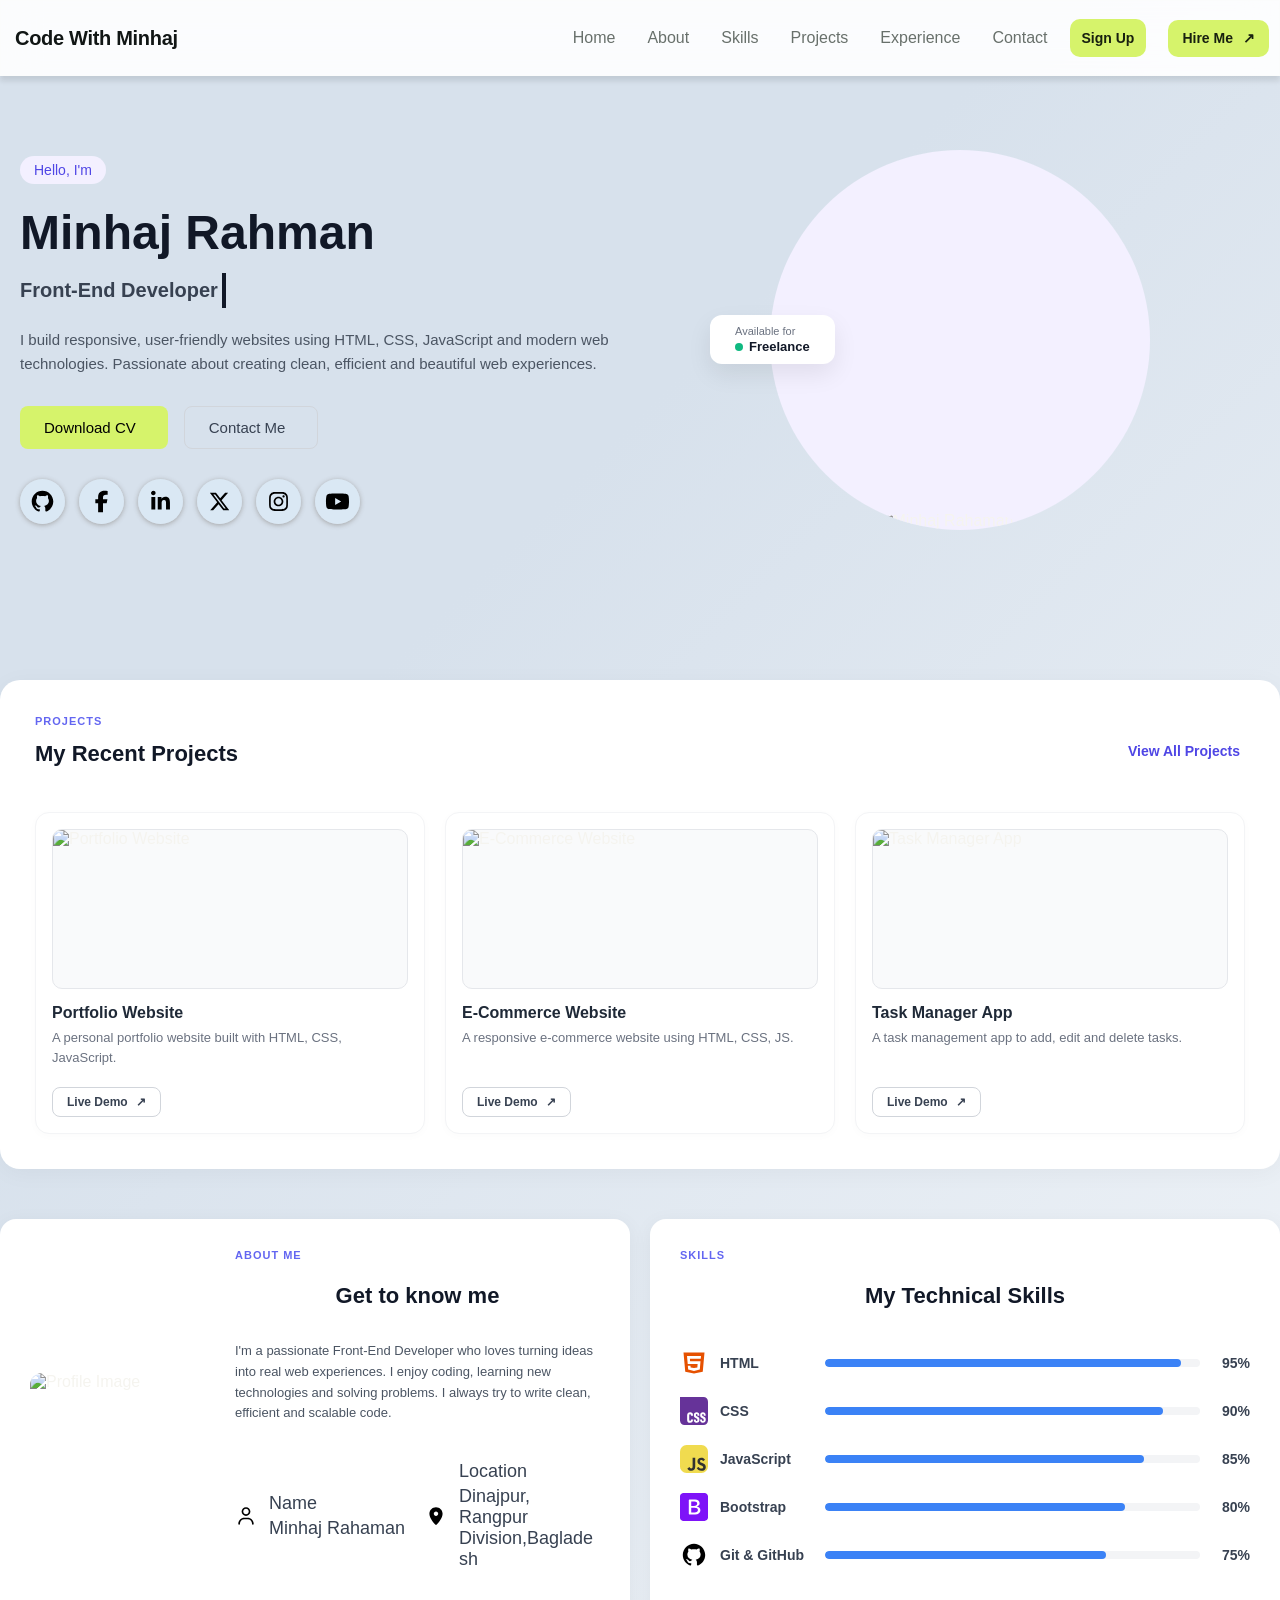
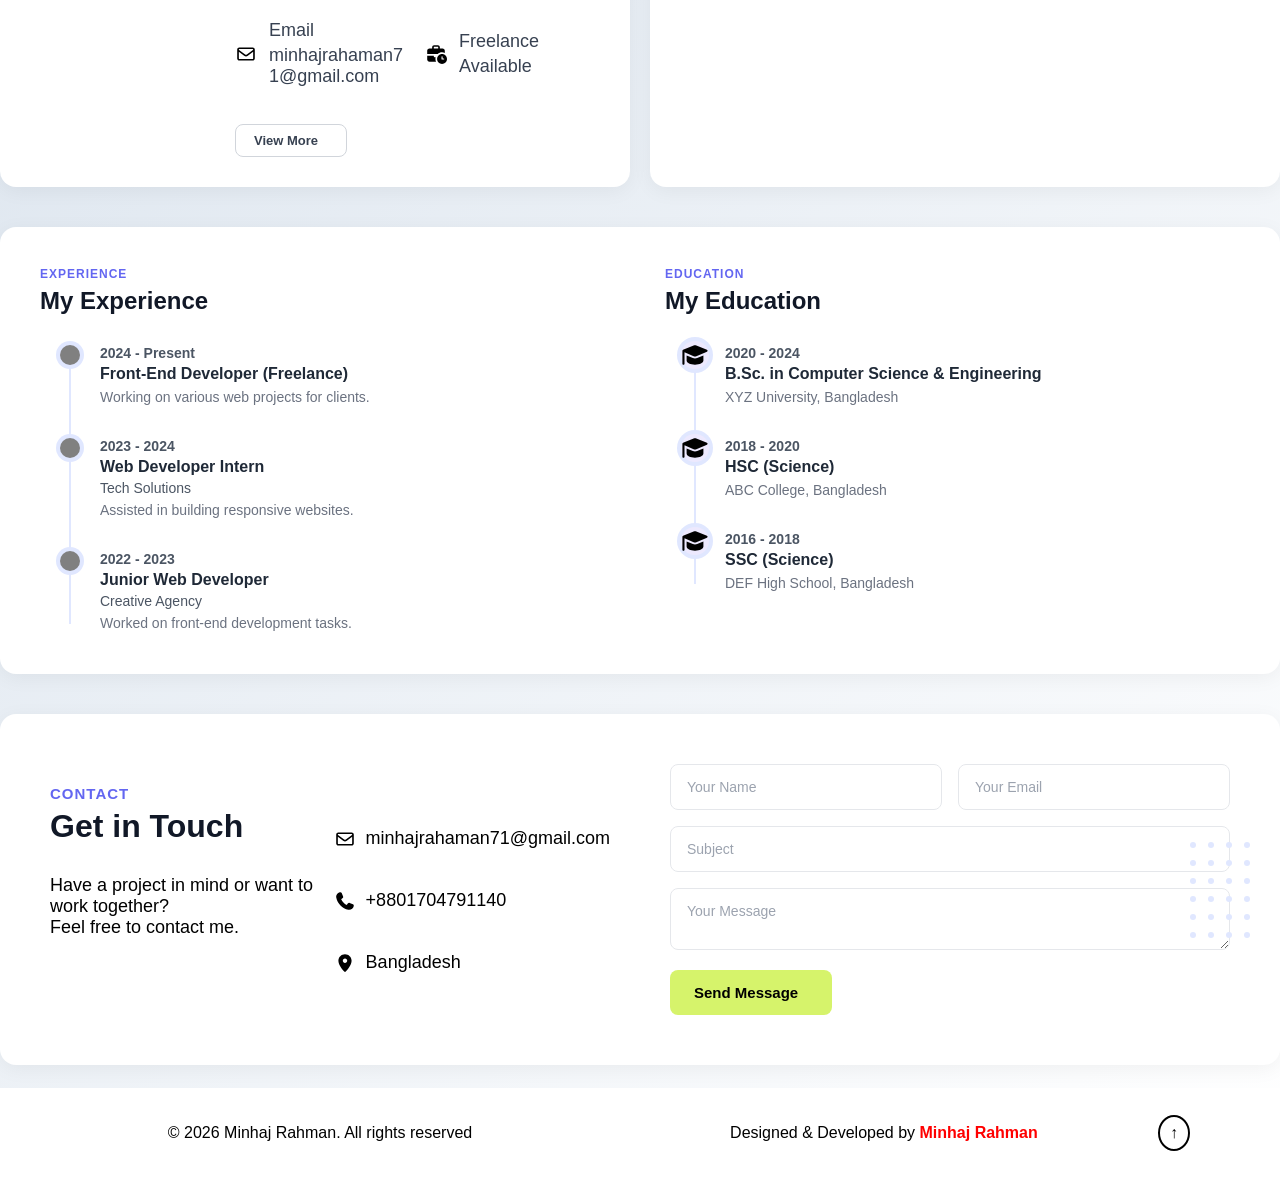
==== index.html @ 4667f4ff "Add files via upload" ====
<!DOCTYPE html>
<html lang="en">

<head>
    <meta charset="UTF-8">
    <meta name="viewport" content="width=device-width, initial-scale=1.0">
    <title>Code With Minhaj</title>
    <link rel="preconnect" href="https://fonts.googleapis.com">
    <link rel="preconnect" href="https://fonts.gstatic.com" crossorigin>
    <link
        href="https://fonts.googleapis.com/css2?family=DM+Sans:wght@400;500;600;700&family=Space+Grotesk:wght@500;600;700&display=swap"
        rel="stylesheet">
    <link rel="stylesheet" href="style.css">
    <link rel="stylesheet" href="signup.css">
</head>

<body>
    <header class="site-header">
        <nav class="navbar" aria-label="Primary navigation">
            <a class="brand" href="#top" aria-label="Code With Minhaj home">
                <span class="brand-text">Code With Minhaj</span>
            </a>

            <button class="menu-toggle" type="button" aria-expanded="false" aria-controls="primary-menu">
                <span class="menu-icon" aria-hidden="true"><span></span><span></span></span>
                <span class="sr-only">Open menu</span>
            </button>

            <div class="nav-menu" id="primary-menu">
                <div class="nav-links">
                    <a href="#Home">Home</a>
                    <a href="#About">About</a>
                    <a href="#Skills">Skills</a>
                    <a href="#Projects">Projects</a>
                    <a href="#Experience">Experience</a>
                    <a href="#Contact">Contact</a>
                </div>
                <button class="sign-up" id="signUpBtn">Sign Up</button>
                <a class="nav-cta" href="#Contact">Hire Me<span aria-hidden="true">↗</span></a>
            </div>
        </nav>
    </header>

    <main id="top">
        <section class="hero-section" id="Home">
            <!-- Left Side Content -->
            <div class="hero-content">
                <div class="badge">
                    Hello, I'm
                </div>
                <h1>Minhaj Rahman</h1>
                <div class="role">Front-End Developer</div>
                <p class="description">
                    I build responsive, user-friendly websites using HTML, CSS, JavaScript and modern web technologies.
                    Passionate about creating clean, efficient and beautiful web experiences.
                </p>
                <div class="hero-buttons">
                    <a href="#" class="btn btn-primary" id="downloadBtn">
                        Download CV <i class="fa-solid fa-download"></i>
                    </a>
                    <a href="#contact" class="btn btn-outline">
                        Contact Me <i class="fa-solid fa-arrow-right"></i>
                    </a>
                </div>
                <div class="social-icons">
                    <div class="social-media-div" id="gitHubLink">
                        <img src="assets/image/social media icon/github.svg" alt="GitHub" class="social-icon">
                    </div>
                    <div class="social-media-div" id="facebookLink">
                        <img src="assets/image/social media icon/facebook.svg" alt="Facebook" class="social-icon">
                    </div>
                    <div class="social-media-div" id="linkedInLink">
                        <img src="assets/image/social media icon/linkedin.svg" alt="LinkedIn" class="social-icon">
                    </div>
                    <div class="social-media-div" id="twitterLink">
                        <img src="assets/image/social media icon/twitter.svg" alt="Twitter" class="social-icon">
                    </div>
                    <div class="social-media-div" id="instagramLink">
                        <img src="assets/image/social media icon/instagram.svg" alt="Instagram" class="social-icon">
                    </div>
                    <div class="social-media-div" id="youtubeLink">
                        <img src="assets/image/social media icon/youtube.svg" alt="YouTube" class="social-icon">
                    </div>
                </div>

            </div>

            <!-- Right Side Image Graphic -->
            <div class="hero-image-container">
                <div class="image-bg-shape">
                    <!-- Replace 'your-image.png' with your image path -->
                    <img src="https://static.vecteezy.com/system/resources/thumbnails/054/654/909/small/a-professional-young-man-with-neatly-styled-hair-wearing-a-light-blue-shirt-standing-with-arms-crossed-and-smiling-warmly-isolated-on-transparent-background-png.png"
                        alt="Minhaj Rahaman" class="hero-img">
                </div>
                <div class="freelance-badge">
                    <span>Available for</span>
                    <span>Freelance</span>
                </div>
            </div>
        </section>
        <section class="first-middle-section" id="Projects">
            <div class="projects-section-container">
                <div class="section-header">
                    <div class="section-header-left">
                        <span class="section-tag">Projects</span>
                        <h2 class="section-title">My Recent Projects</h2>
                    </div>
                    <a href="#Projects" class="view-all-link">
                        View All Projects <i class="fa-solid fa-chevron-right view-all-icon"></i>
                    </a>
                </div>

                <div class="projects-grid">

                    <div class="project-card">
                        <img src="https://images.unsplash.com/photo-1507238691740-187a5b1d37b8?auto=format&fit=crop&q=80&w=600"
                            alt="Portfolio Website" class="project-thumbnail">
                        <div class="project-info">
                            <h3 class="project-name">Portfolio Website</h3>
                            <p class="project-desc">A personal portfolio website built with HTML, CSS, JavaScript.</p>
                        </div>
                        <div class="project-actions">
                            <a href="#" class="btn-live-demo">
                                Live Demo<span aria-hidden="true">↗</span>
                            </a>

                        </div>
                    </div>

                    <div class="project-card">
                        <img src="https://images.unsplash.com/photo-1460925895917-afdab827c52f?auto=format&fit=crop&q=80&w=600"
                            alt="E-Commerce Website" class="project-thumbnail">
                        <div class="project-info">
                            <h3 class="project-name">E-Commerce Website</h3>
                            <p class="project-desc">A responsive e-commerce website using HTML, CSS, JS.</p>
                        </div>
                        <div class="project-actions">
                            <a href="#" class="btn-live-demo">
                                Live Demo<span aria-hidden="true">↗</span>
                            </a>

                        </div>
                    </div>

                    <div class="project-card">
                        <img src="https://images.unsplash.com/photo-1551288049-bebda4e38f71?auto=format&fit=crop&q=80&w=600"
                            alt="Task Manager App" class="project-thumbnail">
                        <div class="project-info">
                            <h3 class="project-name">Task Manager App</h3>
                            <p class="project-desc">A task management app to add, edit and delete tasks.</p>
                        </div>
                        <div class="project-actions">
                            <a href="#" class="btn-live-demo">
                                Live Demo<span aria-hidden="true">↗</span>
                            </a>

                        </div>
                    </div>

                </div>
            </div>
        </section>
        <section id="About">
            <div class="middle-section">
                <!-- About Me Card -->
                <div class="card about-card">
                    <img src="https://static.vecteezy.com/system/resources/thumbnails/054/654/909/small/a-professional-young-man-with-neatly-styled-hair-wearing-a-light-blue-shirt-standing-with-arms-crossed-and-smiling-warmly-isolated-on-transparent-background-png.png"
                        alt="Profile Image" class="profile-img">
                    <div class="about-content">
                        <span class="section-tag">About Me</span>
                        <h2 class="section-title">Get to know me</h2>
                        <p class="about-text">
                            I'm a passionate Front-End Developer who loves turning ideas into real web experiences. I
                            enjoy coding, learning new technologies and solving problems. I always try to write clean,
                            efficient and scalable code.
                        </p>

                        <div class="info-grid">
                            <div class="info-item">
                                <div class="profile-name">
                                    <img src="assets/image/about me logo/name.svg" alt="User" class="user-icon">
                                    <div class="profile-info">
                                        <span class="label">Name</span>
                                        <span class="name">Minhaj Rahaman</span>
                                    </div>
                                </div>
                            </div>
                            <div class="info-item">
                                <div class="profile-name">
                                    <img src="assets/image/about me logo/location.svg" alt="User" class="user-icon">
                                    <div class="profile-info">
                                        <span class="label">Location</span>
                                        <span class="name">Dinajpur, Rangpur Division,Bagladesh</span>
                                    </div>
                                </div>
                            </div>
                            <div class="info-item">
                                <div class="profile-name">
                                    <img src="assets/image/about me logo/email.svg" alt="User" class="user-icon">
                                    <div class="profile-info">
                                        <span class="label">Email</span>
                                        <span class="name">minhajrahaman71@gmail.com</span>
                                    </div>
                                </div>
                            </div>
                            <div class="info-item">
                                <div class="profile-name">
                                    <img src="assets/image/about me logo/freelance.svg" alt="User" class="user-icon">
                                    <div class="profile-info">
                                        <span class="label">Freelance</span>
                                        <span class="name">Available</span>
                                    </div>
                                </div>
                            </div>

                        </div>

                        <a href="#" class="btn-view-more">
                            View More <i class="fa-solid fa-arrow-right"></i>
                        </a>
                    </div>
                </div>

                <!-- Skills Card -->
                <div class="card skills-card" id="Skills">
                    <div class="about-content skills-heading">
                        <span class="section-tag">Skills</span>
                        <h2 class="section-title">My Technical Skills</h2>
                    </div>

                    <div class="skills-content">
                        <!-- HTML Skill -->
                        <div class="skill-item">
                            <div class="skill-info">
                                <img class="skill-logo" src="assets/image/skill logo/html.svg" alt="HTML">
                                <span class="skill-name">HTML</span>
                            </div>
                            <div class="skill-bar-container">
                                <div class="skill-bar skill-html"></div>
                            </div>
                            <span class="skill-percentage">95%</span>
                        </div>

                        <!-- CSS Skill -->
                        <div class="skill-item">
                            <div class="skill-info">
                                <img class="skill-logo" src="assets/image/skill logo/css.svg" alt="HTML">
                                <span class="skill-name">CSS</span>
                            </div>
                            <div class="skill-bar-container">
                                <div class="skill-bar skill-css"></div>
                            </div>
                            <span class="skill-percentage">90%</span>
                        </div>

                        <!-- JavaScript Skill -->
                        <div class="skill-item">
                            <div class="skill-info">
                                <img class="skill-logo" src="assets/image/skill logo/javascript.svg" alt="HTML">
                                <span class="skill-name">JavaScript</span>
                            </div>
                            <div class="skill-bar-container">
                                <div class="skill-bar skill-javascript"></div>
                            </div>
                            <span class="skill-percentage">85%</span>
                        </div>

                        <!-- Bootstrap Skill -->
                        <div class="skill-item">
                            <div class="skill-info">
                                <img class="skill-logo" src="assets/image/skill logo/bootstrap.svg" alt="HTML">
                                <span class="skill-name">Bootstrap</span>
                            </div>
                            <div class="skill-bar-container">
                                <div class="skill-bar skill-bootstrap"></div>
                            </div>
                            <span class="skill-percentage">80%</span>
                        </div>

                        <!-- Git & GitHub Skill -->
                        <div class="skill-item">
                            <div class="skill-info">
                                <img class="skill-logo" src="assets/image/social media icon/github.svg" alt="HTML">
                                <span class="skill-name">Git & GitHub</span>
                            </div>
                            <div class="skill-bar-container">
                                <div class="skill-bar skill-git"></div>
                            </div>
                            <span class="skill-percentage">75%</span>
                        </div>
                    </div>
                </div>
            </div>
        </section>
        <section class="last-middle-section">
            <div class="container">
                <!-- Experience Column -->
                <div class="experience-column">
                    <div class="section-title-tag">EXPERIENCE</div>
                    <div class="section-heading">My Experience</div>

                    <div class="timeline">
                        <!-- Item 1 -->
                        <div class="timeline-item">
                            <div class="timeline-icon"></div>
                            <div class="timeline-content">
                                <div class="timeline-year">2024 - Present</div>
                                <div class="timeline-role">Front-End Developer (Freelance)</div>
                                <div class="timeline-desc">Working on various web projects for clients.</div>
                            </div>
                        </div>

                        <!-- Item 2 -->
                        <div class="timeline-item">
                            <div class="timeline-icon"></div>
                            <div class="timeline-content">
                                <div class="timeline-year">2023 - 2024</div>
                                <div class="timeline-role">Web Developer Intern</div>
                                <div class="timeline-company" style="font-weight: normal; color: #4b5563;">Tech
                                    Solutions</div>
                                <div class="timeline-desc">Assisted in building responsive websites.</div>
                            </div>
                        </div>

                        <!-- Item 3 -->
                        <div class="timeline-item">
                            <div class="timeline-icon"></div>
                            <div class="timeline-content">
                                <div class="timeline-year">2022 - 2023</div>
                                <div class="timeline-role">Junior Web Developer</div>
                                <div class="timeline-company" style="font-weight: normal; color: #4b5563;">Creative
                                    Agency</div>
                                <div class="timeline-desc">Worked on front-end development tasks.</div>
                            </div>
                        </div>
                    </div>
                </div>

                <!-- Education Column -->
                <div class="education-column">
                    <div class="section-title-tag">EDUCATION</div>
                    <div class="section-heading">My Education</div>

                    <div class="timeline">
                        <!-- Item 1 -->
                        <div class="timeline-item">
                            <div class="timeline-icon"
                                style="background-color: #ede9fe; color: #6366f1; width: 28px; height: 28px; left: 6px; top: -4px;">
                                <img class="fa-solid fa-graduation-cap" src="assets/image/skill logo/graduation.svg"
                                    alt="Graduation">
                            </div>
                            <div class="timeline-content" style="padding-left: 50px;">
                                <div class="timeline-year">2020 - 2024</div>
                                <div class="timeline-role">B.Sc. in Computer Science & Engineering</div>
                                <div class="timeline-desc">XYZ University, Bangladesh</div>
                            </div>
                        </div>

                        <!-- Item 2 -->
                        <div class="timeline-item">
                            <div class="timeline-icon"
                                style="background-color: #ede9fe; color: #6366f1; width: 28px; height: 28px; left: 6px; top: -4px;">
                                <img class="fa-solid fa-graduation-cap" src="assets/image/skill logo/graduation.svg"
                                    alt="Graduation">
                            </div>
                            <div class="timeline-content">
                                <div class="timeline-year">2018 - 2020</div>
                                <div class="timeline-role">HSC (Science)</div>
                                <div class="timeline-desc">ABC College, Bangladesh</div>
                            </div>
                        </div>

                        <!-- Item 3 -->
                        <div class="timeline-item">
                            <div class="timeline-icon"
                                style="background-color: #ede9fe; color: #6366f1; width: 28px; height: 28px; left: 6px; top: -4px;">
                                <img class="fa-solid fa-graduation-cap" src="assets/image/skill logo/graduation.svg"
                                    alt="Graduation">
                            </div>
                            <div class="timeline-content">
                                <div class="timeline-year">2016 - 2018</div>
                                <div class="timeline-role">SSC (Science)</div>
                                <div class="timeline-desc">DEF High School, Bangladesh</div>
                            </div>
                        </div>
                    </div>
                </div>
            </div>
        </section>
        <section class="last-section">
            <div class="contact-container">
                <div class="contact-info">
                    <div class="section-title-tag">CONTACT</div>
                    <div class="div-true">
                        <div class="contact-info-main">
                            <div class="section-heading">Get in Touch</div>
                            <p class="section-desc">Have a project in mind or want to work together?<br>Feel free to
                                contact
                                me.
                            </p>
                        </div>

                        <div class="info-list">
                            <div class="contact-info-main-link">
                                <img src="assets/image/about me logo/email.svg" alt="User" class="user-icon">
                                <span class="oneclick-email">minhajrahaman71@gmail.com</span>
                            </div>
                            <div class="contact-info-main-link">
                                <img src="assets/image/about me logo/phone.svg" alt="User" class="user-icon">
                                <span class="oneclick-email">+8801704791140</span>
                            </div>
                            <div class="contact-info-main-link">
                                <img src="assets/image/about me logo/location.svg" alt="User" class="user-icon">
                                <span class="oneclick-email">Bangladesh</span>
                            </div>
                        </div>
                    </div>
                </div>

                <form class="contact-form" onsubmit="event.preventDefault();">
                    <div class="form-row">
                        <input type="text" class="form-control" placeholder="Your Name" required>
                        <input type="email" class="form-control" placeholder="Your Email" required>
                    </div>
                    <div>
                        <input type="text" class="form-control" placeholder="Subject">
                    </div>
                    <div>
                        <textarea class="form-control" placeholder="Your Message"></textarea>
                    </div>
                    <button type="submit" class="submit-btn">
                        Send Message <i class="fa-solid fa-paper-plane"></i>
                    </button>
                </form>

                <div class="dots-pattern">
                    <div class="dot"></div>
                    <div class="dot"></div>
                    <div class="dot"></div>
                    <div class="dot"></div>
                    <div class="dot"></div>
                    <div class="dot"></div>
                    <div class="dot"></div>
                    <div class="dot"></div>
                    <div class="dot"></div>
                    <div class="dot"></div>
                    <div class="dot"></div>
                    <div class="dot"></div>
                    <div class="dot"></div>
                    <div class="dot"></div>
                    <div class="dot"></div>
                    <div class="dot"></div>
                    <div class="dot"></div>
                    <div class="dot"></div>
                    <div class="dot"></div>
                    <div class="dot"></div>
                    <div class="dot"></div>
                    <div class="dot"></div>
                    <div class="dot"></div>
                    <div class="dot"></div>
                </div>
            </div>
        </section>
    </main>
    <footer>
        <div class="footer-div">
            <div class="left-section">
                <span>&copy; 2026 Minhaj Rahman. All rights reserved</span>
            </div>
            <div class="right-section">
                <span class="paragraph-one">Designed & Developed by <span class="paragraph-two">Minhaj
                        Rahman</span></span>
                <div class="upper-arrow" id="upperArrow">&#8593;</div>
            </div>
        </div>
    </footer>

    <div class="signup-popup" id="signUpPopup">
        <div class="signup-box">
            <button id="closeBtn">&times;</button>
            <h2>Creat Account</h2>
            <form action="" class="signup-form">
                <div class="email-section name-section">
                    <span class="form-input-name input-type-name">Name</span>
                    <input class="input-email" id="inputName" type="email" placeholder="Enter your Name" required>
                </div>
                <div class="email-section">
                    <label class="input-type-name" for="inputEmail">Email</label>
                    <input class="input-email" id="inputEmail" type="email" placeholder="Enter your Email" required>
                </div>
                <div class="email-section password-section">
                    <label class="input-type-name" for="inputPassword">Password</label>
                    <input class="input-email" id="inputPassword" type="email" placeholder="Enter a strong Password"
                        required>
                </div>
                <button type="submit" class="submit-button">Submit</button>
            </form>
        </div>
    </div>
    <script src="script.js"></script>
</body>

</html>
---- style.css ----
@import url('https://fonts.googleapis.com/css2?family=DM+Sans:wght@400;500;600;700&family=Space+Grotesk:wght@500;600;700&display=swap');

:root {
	--ink: #f5f4ef;
	--muted: #a9aaa7;
	--line: rgba(245, 244, 239, 0.14);
	--surface: rgba(255, 255, 255, 0.9);
	--accent: #d6f36b;
}

* {
	margin: 0;
	padding: 0;
	box-sizing: border-box;
}

html {
	scroll-behavior: smooth;
}

body {
	min-height: 100vh;
	overflow-x: hidden;
	color: var(--ink);
	background: linear-gradient(315deg, #ffffff 0%, #d7e1ec 74%);
	font-family: 'DM Sans', sans-serif;
}

.site-header {
	position: fixed;
	z-index: 10;
	top: 0;
	width: 100%;
	padding: 0px 2vw;
}

.brand-text {
	font-size: 20px;
	font-weight: 700;
	cursor: default;
}

.navbar {
	display: flex;
	align-items: center;
	justify-content: space-between;
	max-width: 1600px;
	min-height: 76px;
	margin: 0 auto;
	padding: 0 10px 0 14px;
	border-radius: 14px;
	border: 1px solid var(--line);
	background: var(--surface);
	box-shadow: 0 5px 5px rgba(17, 22, 21, 0.1);
	backdrop-filter: blur(18px);
}

.brand,
.nav-links a,
.nav-cta {
	text-decoration: none;
}

.brand {
	display: inline-flex;
	align-items: center;
	gap: 10px;
	color: #111615;
	font-family: 'Space Grotesk', sans-serif;
	font-size: 15px;
	font-weight: 600;
	letter-spacing: -0.02em;
	cursor: default;
}

.brand-mark {
	display: grid;
	width: 36px;
	height: 36px;
	place-items: center;
	border-radius: 10px;
	color: #18200f;
	background: var(--accent);
	font-size: 17px;
	font-weight: 700;
}

.nav-menu {
	display: flex;
	align-items: center;
	gap: clamp(22px, 2vw, 32px);
}

.nav-links {
	display: flex;
	align-items: center;
	gap: clamp(32px, 7vw, 80px);
	font-weight: 500;
}

.nav-links a {
	position: relative;
	padding: 22px 0;
	color: #68706b;
	font-size: 18px;
	transition: color 180ms ease;
}

.nav-links a::after {
	position: absolute;
	right: 0;
	bottom: 15px;
	left: 0;
	height: 1px;
	background: var(--accent);
	content: '';
	transform: scaleX(0);
	transform-origin: right;
	transition: transform 180ms ease;
}

.nav-links a:hover,
.nav-links a:focus-visible {
	color: hwb(0 50% 50%);
}

.nav-links a:hover::after,
.nav-links a:focus-visible::after {
	transform: scaleX(1);
	transform-origin: left;
	background: lab(94.26% -30.43 64.94);
}


.sign-up {
	background: var(--accent);
	font-size: 18px;
	font-weight: 700;
	color: #18200f;
	border: none;
	border-radius: 10px;
	padding: 11px 12px;
	cursor: pointer;
	transition: transform 180ms ease, background 180ms ease;
}

.sign-up:hover {
	background: #e2ff84;
	transform: translateY(-2px);
}


.nav-cta {
	display: inline-flex;
	align-items: center;
	gap: 10px;
	min-height: 44px;
	padding: 0 17px;
	border-radius: 10px;
	color: #18200f;
	background: var(--accent);
	font-size: 18px;
	font-weight: 700;
	transition: transform 180ms ease, background 180ms ease;
}

.nav-cta:hover,
.nav-cta:focus-visible {
	background: #e2ff84;
	transform: translateY(-2px);
}


.menu-toggle {
	display: none;
	width: 42px;
	height: 42px;
	padding: 0;
	border: 1px solid var(--line);
	border-radius: 10px;
	color: #111615;
	background: transparent;
	cursor: pointer;
}

.menu-icon {
	display: grid;
	gap: 5px;
	width: 18px;
	margin: auto;
}

.menu-icon span {
	display: block;
	height: 1px;
	background: currentColor;
	transition: transform 180ms ease;
}

.menu-toggle[aria-expanded='true'] .menu-icon span:first-child {
	transform: translateY(3px) rotate(45deg);
}

.menu-toggle[aria-expanded='true'] .menu-icon span:last-child {
	transform: translateY(-3px) rotate(-45deg);
}

.sr-only {
	position: absolute;
	width: 1px;
	height: 1px;
	padding: 0;
	overflow: hidden;
	clip: rect(0, 0, 0, 0);
	white-space: nowrap;
	border: 0;
}




.hero-section {
	display: flex;
	align-items: center;
	justify-content: space-between;
	max-width: 1400px;
	width: 100%;
	padding: 150px 20px;
	margin: 0 auto;
	gap: 40px;
}

/* Left Content Styling */
.hero-content {
	flex: 1;
	max-width: 600px;
}

.badge {
	display: inline-flex;
	align-items: center;
	gap: 8px;
	background-color: #f3f0ff;
	color: #4f46e5;
	padding: 6px 14px;
	border-radius: 20px;
	font-size: 14px;
	font-weight: 500;
	margin-bottom: 20px;
}

h1 {
	font-size: 48px;
	font-weight: 700;
	color: #111827;
	margin-bottom: 12px;
	line-height: 1.2;
}

h1 span {
	color: #4f46e5;
}

.role {
	font-size: 20px;
	font-weight: 600;
	color: #374151;
	margin-bottom: 20px;
	display: flex;
	align-items: center;
	gap: 4px;
}

.role::after {
	content: '';
	width: 4px;
	height: 35px;
	background-color: #111827;
	display: inline-block;
	animation: blink 1s infinite;
}

@keyframes blink {

	0%,
	100% {
		opacity: 1;
	}

	50% {
		opacity: 0;
	}
}

.description {
	font-size: 15px;
	color: #4b5563;
	line-height: 1.6;
	margin-bottom: 30px;
}

.hero-buttons {
	display: flex;
	gap: 16px;
	margin-bottom: 30px;
}

.btn {
	display: inline-flex;
	align-items: center;
	justify-content: center;
	gap: 8px;
	padding: 12px 24px;
	border-radius: 8px;
	font-size: 15px;
	font-weight: 500;
	cursor: pointer;
	text-decoration: none;
	transition: all 0.3s ease;
}

.btn-primary {
	background-color: var(--accent);
	color: black;
	border: none;
}

.btn-primary:hover {
	background: #e2ff84;
	transform: translateY(-2px);
}

.btn-outline {
	background-color: transparent;
	color: #374151;
	border: 1px solid #d1d5db;
}


.btn-outline:hover {
	border-color: hsl(0, 0%, 0%);
	color: var(--accent);
	background-color: hsl(0, 0%, 0%);
}

.social-icons {
	display: flex;
	gap: 14px;
}

.social-icon {
	width: 45px;
	height: 45px;
	background-color: hwb(208 86% 3% / 0.726);
	border-radius: 50%;
	display: flex;
	padding: 9px;
	align-items: center;
	justify-content: center;
	color: #4b5563;
	box-shadow: 0 1px 5px rgba(160, 160, 160, 0.945);
	text-decoration: none;
	transition: all 0.3s ease;
	cursor: pointer;
}

.social-icon:hover {
	color: #ffffff;
	background-color: lab(83.5% -1.04 -4.29 / 0.726);
}

.social-icon:active {
	transform: scale(0.9);
}

/* Right Image/Visual Styling */
.hero-image-container {
	flex: 1;
	display: flex;
	justify-content: center;
	position: relative;
}

.image-bg-shape {
	position: relative;
	width: 380px;
	height: 380px;
	background-color: #f3f0ff;
	border-radius: 50%;
	display: flex;
	justify-content: center;
	align-items: flex-end;
	overflow: hidden;
}

.hero-img {
	max-width: 600px;
	height: auto;
	object-fit: cover;
	border-radius: 50%;
	margin-top: -50px;
	margin-left: -30px;
}

.freelance-badge {
	position: absolute;
	top: 165px;
	left: 120px;
	background: #ffffff;
	padding: 10px 25px;
	border-radius: 12px;
	box-shadow: 0 10px 25px rgba(0, 0, 0, 0.08);
	display: flex;
	flex-direction: column;
	gap: 2px;
}

.freelance-badge span:first-child {
	font-size: 11px;
	color: #6b7280;
}

.freelance-badge span:last-child {
	font-size: 13px;
	font-weight: 600;
	color: #111827;
	display: flex;
	align-items: center;
	gap: 6px;
}

.freelance-badge span:last-child::before {
	content: '';
	width: 8px;
	height: 8px;
	background-color: #10b981;
	border-radius: 50%;
	display: inline-block;
}


.middle-section {
	display: flex;
	gap: 20px;
	width: 100%;
	margin: auto;
	flex-wrap: wrap;
	justify-content: center;
}

/* Card Common Styles */
.card {
	background: #ffffff;
	border-radius: 16px;
	padding: 30px;
	box-shadow: 0 4px 20px rgba(0, 0, 0, 0.05);
	flex: 1;
	min-width: 0;
	max-width: 750px;
}

.projects-section-container {
	background: #ffffff;
	border-radius: 20px;
	padding: 35px;
	box-shadow: 0 4px 25px rgba(0, 0, 0, 0.04);
	max-width: 1515px;
	margin: auto;
	margin-bottom: 50px;
	width: 100%;
}

/* Section Header */
.section-header {
	display: flex;
	justify-content: space-between;
	align-items: center;
	margin-bottom: 25px;
}

.section-header-left {
	display: flex;
	flex-direction: column;
	gap: 4px;
}

.section-tag {
	font-size: 11px;
	font-weight: 700;
	color: #6366f1;
	letter-spacing: 1px;
	text-transform: uppercase;
}

.section-title {
	font-size: 22px;
	font-weight: 700;
	color: #111827;
}

.view-all-icon {
	font-size: 11px;
}

.project-action-icon {
	font-size: 10px;
}

.view-all-link {
	font-size: 14px;
	font-weight: 600;
	color: #4f46e5;
	text-decoration: none;
	display: inline-flex;
	align-items: center;
	gap: 5px;
	transition: opacity 0.2s ease;
}

.view-all-link:hover {
	opacity: 0.8;
}

/* Projects Grid */
.projects-grid {
	display: grid;
	grid-template-columns: repeat(3, 1fr);
	gap: 20px;
}

/* Project Card */
.project-card {
	background: #ffffff;
	border: 1px solid #f3f4f6;
	border-radius: 14px;
	padding: 16px;
	display: flex;
	flex-direction: column;
	gap: 15px;
	box-shadow: 0 2px 10px rgba(0, 0, 0, 0.02);
	transition: transform 0.2s ease, box-shadow 0.2s ease;
}

.project-card:hover {
	transform: translateY(-3px);
	box-shadow: 0 6px 20px rgba(0, 0, 0, 0.06);
}

.project-thumbnail {
	width: 100%;
	height: 160px;
	object-fit: cover;
	border-radius: 10px;
	border: 1px solid #e5e7eb;
	background-color: #f9fafb;
}

.project-info {
	display: flex;
	flex-direction: column;
	gap: 6px;
	flex-grow: 1;
}

.project-name {
	font-size: 16px;
	font-weight: 700;
	color: #1f2937;
}

.project-desc {
	font-size: 13px;
	color: #6b7280;
	line-height: 1.5;
}

/* Project Footer / Action Buttons */
.project-actions {
	display: flex;
	align-items: center;
	justify-content: space-between;
	gap: 10px;
	margin-top: 5px;
}

.btn-live-demo {
	display: inline-flex;
	align-items: center;
	gap: 8px;
	background: transparent;
	border: 1px solid #d1d5db;
	padding: 7px 14px;
	border-radius: 8px;
	font-size: 12px;
	font-weight: 600;
	color: #374151;
	cursor: pointer;
	text-decoration: none;
	transition: all 0.2s ease;
}

.btn-live-demo:hover {
	border-color: #4f46e5;
	color: #4f46e5;
}

.btn-github {
	display: inline-flex;
	justify-content: center;
	align-items: center;
	width: 35px;
	height: 35px;
	border: 1px solid #d1d5db;
	border-radius: 8px;
	color: #374151;
	background: transparent;
	text-decoration: none;
	font-size: 16px;
	transition: all 0.2s ease;
}

.btn-github:hover {
	border-color: #111827;
	color: #111827;
	background-color: #f9fafb;
}



/* About Me Card Styles */
.about-card {
	display: flex;
	gap: 25px;
	align-items: center;
}

.profile-img {
	width: 180px;
	height: 260px;
	object-fit: cover;
	border-radius: 12px;
	flex-shrink: 0;
}

.about-content {
	display: flex;
	flex-direction: column;
	gap: 12px;
}

.about-text {
	font-size: 13px;
	color: #4b5563;
	line-height: 1.6;
}

.info-grid {
	display: grid;
	grid-template-columns: 1fr 1fr;
	gap: 10px 15px;
	margin-top: 5px;
}

.name-icon {
	display: inline-block;
}

.name-image {
	width: 23px;
	height: 23px;
	object-fit: cover;
}

.profile-name {
	display: flex;
	align-items: center;
	gap: 12px;
}

.user-icon {
	width: 22px;
	height: 22px;
	object-fit: contain;
}

.profile-info {
	display: flex;
	flex-direction: column;
	gap: 4px;
}

.label {
	font-size: 13px;
	color: #555;
}

.name {
	font-size: 14px;
	font-weight: 600;
	color: #111;
	overflow-wrap: anywhere;
}

.info-item i {
	color: #6366f1;
	font-size: 14px;
	margin-top: 3px;
}

.info-label {
	font-size: 11px;
	color: #6b7280;
	display: block;
}

.info-value {
	font-size: 13px;
	font-weight: 600;
	color: #1f2937;
}

.btn-view-more {
	display: inline-flex;
	align-items: center;
	gap: 10px;
	background: transparent;
	border: 1px solid #d1d5db;
	padding: 8px 18px;
	border-radius: 8px;
	font-size: 13px;
	font-weight: 600;
	color: #374151;
	cursor: pointer;
	text-decoration: none;
	width: fit-content;
	margin-top: 5px;
	transition: all 0.2s ease;
}

.btn-view-more:hover {
	border-color: #6366f1;
	color: #6366f1;
}

/* Skills Card Styles */
.skills-content {
	display: flex;
	flex-direction: column;
	gap: 20px;
}

.skills-heading {
	margin-bottom: 20px;
}

.skill-item {
	display: flex;
	align-items: center;
	justify-content: space-between;
	gap: 15px;
}

.skill-logo {
	width: 28px;
	height: 28px;
	object-fit: cover;
}

.skill-info {
	display: flex;
	align-items: center;
	gap: 12px;
	min-width: 130px;
}

.skill-info i {
	font-size: 20px;
}

/* Brand Colors for Icons */
.fa-html5 {
	color: #e34f26;
}

.fa-css3-alt {
	color: #1572b6;
}

.fa-js {
	color: #f7df1e;
	background: #000;
	padding: 2px;
	border-radius: 3px;
}

.fa-bootstrap {
	color: #7952b3;
}

.fa-git-alt {
	color: #f05032;
}

.skill-name {
	font-size: 14px;
	font-weight: 600;
	color: #374151;
}

.skill-bar-container {
	flex-grow: 1;
	background-color: #f3f4f6;
	height: 8px;
	border-radius: 4px;
	overflow: hidden;
}

.skill-bar {
	height: 100%;
	background-color: #3b82f6;
	border-radius: 4px;
}

.skill-html {
	width: 95%;
}

.skill-css {
	width: 90%;
}

.skill-javascript {
	width: 85%;
}

.skill-bootstrap {
	width: 80%;
}

.skill-git {
	width: 75%;
}

.skill-percentage {
	font-size: 14px;
	font-weight: 600;
	color: #374151;
	min-width: 35px;
	text-align: right;
}

.container {
	background: #ffffff;
	width: 100%;
	max-width: 1510px;
	padding: 40px;
	margin: auto;
	margin-top: 40px;
	border-radius: 16px;
	box-shadow: 0 4px 20px rgba(0, 0, 0, 0.05);
	display: grid;
	grid-template-columns: 1fr 1fr;
	gap: 50px;
}

.section-title-tag {
	font-size: 12px;
	font-weight: 700;
	color: #6366f1;
	letter-spacing: 1px;
	margin-bottom: 6px;
}

.section-heading {
	font-size: 24px;
	font-weight: 700;
	color: #111827;
	margin-bottom: 30px;
}

.timeline {
	position: relative;
	padding-left: 10px;
}

/* Vertical Line */
.timeline::before {
	content: '';
	position: absolute;
	left: 29px;
	top: 10px;
	bottom: 10px;
	width: 2px;
	background-color: #e0e7ff;
}

/* Green Scroll Progress Line */
.timeline::after {
	content: '';
	position: absolute;
	left: 29px;
	top: 10px;
	width: 2px;
	height: var(--timeline-progress, 0%);
	background-color: #bdf500;
	z-index: 1;
	transition: height 0.08s linear;
}

.timeline-item {
	position: relative;
	margin-bottom: 30px;
	display: flex;
	align-items: flex-start;
}

.timeline-item:last-child {
	margin-bottom: 0;
}

/* Timeline Dot / Icon */
.timeline-icon {
	position: absolute;
	left: 10px;
	top: 0;
	width: 20px;
	height: 20px;
	border-radius: 50%;
	background-color: gray;
	display: flex;
	justify-content: center;
	align-items: center;
	color: #ffffff;
	font-size: 10px;
	box-shadow: 0 0 0 4px #e0e7ff;
	z-index: 2;
}

.timeline-content {
	padding-left: 50px;
}

.timeline-year {
	font-size: 14px;
	font-weight: 600;
	color: #4b5563;
	margin-bottom: 4px;
}

.timeline-role {
	font-size: 16px;
	font-weight: 700;
	color: #1f2937;
	margin-bottom: 4px;
}

.timeline-company {
	font-size: 14px;
	font-weight: 600;
	color: #4b5563;
	margin-bottom: 4px;
}

.timeline-desc {
	font-size: 14px;
	color: #6b7280;
	line-height: 1.5;
}

.timeline-item.timeline-active .timeline-icon {
	background-color: #bdf500;
	box-shadow: 0 0 0 4px #eaffb0;
}

.contact-container {
	background: #ffffff;
	width: 100%;
	max-width: 1510px;
	padding: 50px;
	margin: auto;
	margin-top: 40px;
	border-radius: 16px;
	box-shadow: 0 4px 20px rgba(0, 0, 0, 0.05);
	display: grid;
	grid-template-columns: 1fr 1fr;
	gap: 60px;
	align-items: center;
	position: relative;
	overflow: hidden;
}

.contact-info-main {
	display: inline-block;
}

.contact-info-main p {
	font-size: 18px;
}

.contact-info .section-title-tag {
	font-size: 15px;
	font-weight: 700;
	color: #6366f1;
	letter-spacing: 1px;
	margin-bottom: 6px;
}

.section-desc {
	color: black;
	font-size: 18px;
	font-weight: 500;
}

.contact-info .section-heading {
	font-size: 32px;
	font-weight: 700;
	color: #111827;
}

.div-true {
	display: flex;
}

.info-list {
	gap: 30px;
	display: inline-block;
}

.oneclick-email {
	color: black;
	font-size: 18px;
	font-weight: 500;
	cursor: pointer;
}

.contact-info-main-link {
	display: flex;
	gap: 10px;
	padding: 20px 0px;
}

.info-item {
	display: flex;
	align-items: center;
	gap: 30px;
	padding: 20px 0;
}

.info-item i {
	font-size: 18px;
	color: #6366f1;
	width: 24px;
	text-align: center;
}

.info-item span {
	font-size: 18px;
	font-weight: 500;
	color: #374151;
}

/* Right Side: Form */
.contact-form {
	display: flex;
	flex-direction: column;
	gap: 16px;
	position: relative;
}

.form-row {
	display: grid;
	grid-template-columns: 1fr 1fr;
	gap: 16px;
}

.form-control {
	width: 100%;
	padding: 14px 16px;
	border: 1px solid #e5e7eb;
	border-radius: 8px;
	font-size: 14px;
	color: #1f2937;
	background-color: #fff;
	outline: none;
	transition: border-color 0.2s, box-shadow 0.2s;
}

.form-control::placeholder {
	color: #9ca3af;
}

.form-control:focus {
	border-color: #6366f1;
	box-shadow: 0 0 0 3px rgba(99, 102, 241, 0.1);
}

textarea.form-control {
	resize: vertical;
	min-height: 50px;
}

.submit-btn {
	color: #ffffff;
	border: none;
	border-radius: 8px;
	padding: 14px 24px;
	font-size: 15px;
	font-weight: 600;
	cursor: pointer;
	display: inline-flex;
	align-items: center;
	justify-content: center;
	gap: 10px;
	width: fit-content;
	transition: background-color 0.2s;
	background: var(--accent);
	color: black;
	font-size: 15px;
	font-weight: 700;
}

.submit-btn:hover {
	background: #e2ff84;
	transform: translateY(-2px);
}

.submit-btn i {
	font-size: 13px;
}

/* Decorative Grid Dots */
.dots-pattern {
	position: absolute;
	right: 30px;
	top: 50%;
	transform: translateY(-50%);
	display: grid;
	grid-template-columns: repeat(4, 6px);
	gap: 12px;
	pointer-events: none;
}

.dot {
	width: 6px;
	height: 6px;
	background-color: #e0e7ff;
	border-radius: 50%;
}

.footer-div {
	height: 10vh;
	width: 100vw;
	background: #ffffff;
	margin-top: 23px;
	display: flex;
	justify-content: space-between;
	align-items: center;
	gap: 60px;
	padding: 0px 30px;
	color: black;
}

.left-section {
	height: 5vh;
	width: 50vw;
	display: flex;
	justify-content: space-around;
	align-items: center;
	font-size: 16px;
	font-weight: 500;
}

.right-section {
	height: 5vh;
	width: 50vw;
	display: flex;
	justify-content: space-around;
	align-items: center;
	font-size: 16px;
	font-weight: 500;
}

.paragraph-one {
	font-size: 16px;
	font-weight: 500;
}

span .paragraph-two {
	color: red;
	font-weight: 700;
}

.upper-arrow {
	color: black;
	font-weight: 700;
	border: 2.5px solid black;
	padding: 7px 10px;
	border-radius: 50%;
	cursor: pointer;
	transition: transform 180ms ease, background 180ms ease;
}

.upper-arrow:hover {
	transform: translateY(-2px);
}

.upper-arrow:active {
	transform: translateY(0px);
}


@media (min-width: 2560px) {
	.navbar {
		display: flex;
		align-items: center;
		justify-content: space-between;
		max-width: none;
		min-height: 90px;
		margin: 0 auto;
		padding: 0 10px 0 14px;
		border-radius: 14px;
		border: 1px solid var(--line);
		background: var(--surface);
		box-shadow: 0 5px 5px rgba(17, 22, 21, 0.1);
		backdrop-filter: blur(18px);
	}

	.hero-section {
		display: flex;
		align-items: center;
		justify-content: space-between;
		max-width: none;
		width: 100% 2560px;
		padding: 150px 130px;
		margin: 0 auto;
		gap: 400px;
	}

	.hero-content {
		flex: 1;
		max-width: 1200px;
	}

	.badge {
		display: inline-flex;
		align-items: center;
		gap: 10px;
		background-color: #f3f0ff;
		color: #4f46e5;
		padding: 6px 14px;
		border-radius: 20px;
		font-size: 18px;
		font-weight: 500;
		margin-bottom: 20px;
	}

	.role {
		font-size: 23px;
		font-weight: 600;
		color: #374151;
		margin-bottom: 20px;
		display: flex;
		align-items: center;
		gap: 4px;
	}

	.description {
		font-size: 18px;
		color: #4b5563;
		line-height: 1.6;
		margin-bottom: 30px;
	}

	.projects-section-container {
		background: #ffffff;
		border-radius: 20px;
		padding: 35px 35px;
		box-shadow: 0 4px 25px rgba(0, 0, 0, 0.04);
		max-width: none;
		margin: auto;
		margin-bottom: 50px;
		width: 100%;
		height: 50vh;
	}

	section#Projects {
		padding: 0px 35px;
	}
}

@media (max-width:1342px) {
	.site-header {
		position: fixed;
		z-index: 10;
		top: 0;
		width: 100%;
		padding: 0px 0vw;
	}

	.nav-menu {
		display: flex;
		align-items: center;
		gap: clamp(22px, 1vw, 32px);
	}

	.nav-links {
		display: flex;
		align-items: center;
		gap: clamp(22px, 7vw, 26px);
		font-weight: 500;
	}

	.navbar {
		display: flex;
		align-items: center;
		justify-content: space-between;
		max-width: 1600px;
		min-height: 76px;
		margin: 0 auto;
		padding: 0 10px 0 14px;
		border-radius: 0px;
		border: 1px solid var(--line);
		background: var(--surface);
		box-shadow: 0 5px 5px rgba(17, 22, 21, 0.1);
		backdrop-filter: blur(18px);
	}

	.sign-up {
		background: var(--accent);
		font-size: 16px;
		font-weight: 700;
		color: #18200f;
		border: none;
		border-radius: 10px;
		padding: 11px 12px;
		cursor: pointer;
		transition: transform 180ms ease, background 180ms ease;
	}

	.nav-cta {
		display: inline-flex;
		align-items: center;
		gap: 10px;
		min-height: 40px;
		padding: 0 15px;
		border-radius: 10px;
		color: #18200f;
		background: var(--accent);
		font-size: 16px;
		font-weight: 700;
		transition: transform 180ms ease, background 180ms ease;
	}
}

@media (max-width:1290px) {
	.brand {
		display: inline-flex;
		align-items: center;
		gap: 5px;
		color: #111615;
		font-family: 'Space Grotesk', sans-serif;
		font-weight: 600;
		letter-spacing: -0.02em;
		cursor: default;
	}

	.nav-links {
		display: flex;
		align-items: center;
		gap: clamp(32px, 7vw, 10px);
		font-weight: 500;
	}

	.nav-links a {
		position: relative;
		color: #68706b;
		font-size: 16px;
		transition: color 180ms ease;
	}

	.nav-menu {
		display: flex;
		align-items: center;
		gap: clamp(10px, 10px);
	}

	.sign-up {
		background: var(--accent);
		font-size: 14px;
		font-weight: 700;
		color: #18200f;
		border: none;
		border-radius: 10px;
		padding: 11px 12px;
		cursor: pointer;
		transition: transform 180ms ease, background 180ms ease;
	}

	.nav-cta {
		display: inline-flex;
		align-items: center;
		gap: 10px;
		min-height: 37px;
		padding: 0 14px;
		border-radius: 10px;
		color: #18200f;
		background: var(--accent);
		font-size: 14px;
		font-weight: 700;
		transition: transform 180ms ease, background 180ms ease;
	}

	.freelance-badge {
		position: absolute;
		top: 165px;
		left: 50px;
		background: #ffffff;
		padding: 10px 25px;
		border-radius: 12px;
		box-shadow: 0 10px 25px rgba(0, 0, 0, 0.08);
		display: flex;
		flex-direction: column;
		gap: 2px;
	}
}

@media (max-width:1100px) {
	.middle-section {
		display: flex;
		gap: 20px;
		width: 100%;
		margin: auto;
		flex-wrap: wrap;
		justify-content: center;
		max-width: none;
		flex-direction: column;
	}

	.card {
		background: #ffffff;
		border-radius: 16px;
		padding: 30px;
		box-shadow: 0 4px 20px rgba(0, 0, 0, 0.05);
		flex: 1;
		min-width: 0;
		max-width: none;
	}

	.about-card {
		width: 100%;
		max-width: none;
	}

	.freelance-badge {
		position: absolute;
		top: 165px;
		left: 12px;
		background: #ffffff;
		padding: 10px 25px;
		border-radius: 12px;
		box-shadow: 0 10px 25px rgba(0, 0, 0, 0.08);
		display: flex;
		flex-direction: column;
		gap: 2px;
	}
}

/* Responsive Breakpoints */
@media (max-width: 1024px) {
	.projects-grid {
		grid-template-columns: repeat(2, 1fr);
	}

	.nav-links {
		display: flex;
		align-items: center;
		gap: clamp(22px, 7vw, 8px);
		font-weight: 500;
	}

	.sign-up {
		background: var(--accent);
		font-size: 13px;
		font-weight: 700;
		color: #18200f;
		border: none;
		border-radius: 10px;
		padding: 11px 12px;
		cursor: pointer;
		transition: transform 180ms ease, background 180ms ease;
	}

	.nav-cta {
		display: inline-flex;
		align-items: center;
		gap: 10px;
		min-height: 37px;
		padding: 0 13px;
		border-radius: 10px;
		color: #18200f;
		background: var(--accent);
		font-size: 13px;
		font-weight: 700;
		transition: transform 180ms ease, background 180ms ease;
	}

	.freelance-badge {
		position: absolute;
		top: 165px;
		left: 10px;
		background: #ffffff;
		padding: 10px 25px;
		border-radius: 12px;
		box-shadow: 0 10px 25px rgba(0, 0, 0, 0.08);
		display: flex;
		flex-direction: column;
		gap: 2px;
	}
}

/* Responsive Layout */
@media (max-width: 968px) {
	.navbar {
		padding-right: 14px;
	}

	.brand {
		flex-shrink: 0;
	}

	.brand-text {
		white-space: nowrap;
	}

	.nav-menu {
		gap: 18px;
	}

	.nav-links {
		gap: clamp(14px, 2vw, 24px);
	}

	.nav-links a,
	.nav-cta {
		font-size: 15px;
	}

	.hero-section {
		flex-direction: column-reverse;
		text-align: center;
		padding: 120px 20px 56px;
	}

	.hero-content {
		max-width: 100%;
		display: flex;
		flex-direction: column;
		align-items: center;
	}

	.role {
		justify-content: center;
	}

	.hero-buttons {
		justify-content: center;
	}

	.freelance-badge {
		left: 10px;
	}

	.image-bg-shape {
		width: min(380px, 78vw);
		height: min(380px, 78vw);
	}

	.hero-img {
		max-width: 135%;
	}

	.contact-container {
		background: #ffffff;
		width: 100%;
		max-width: 1510px;
		padding: 50px;
		margin: auto;
		margin-top: 40px;
		border-radius: 16px;
		box-shadow: 0 4px 20px rgba(0, 0, 0, 0.05);
		display: grid;
		grid-template-columns: 1fr;
		gap: 60px;
		align-items: center;
		position: relative;
		overflow: hidden;
	}

	.div-true {
		display: flex;
		gap: 80px;
	}

	.dots-pattern {
		position: absolute;
		right: 30px;
		top: 90%;
		transform: translateY(-50%);
		display: grid;
		grid-template-columns: repeat(4, 6px);
		gap: 12px;
		pointer-events: none;
	}
}

@media (max-width:860px) {
	.contact-info-main {
		display: inline-block;
		margin-right: 20px;
	}

	.site-header {
		padding: 0px 0px;
	}

	.navbar {
		min-height: 70px;
		padding-left: 10px;
	}
}




@media (max-width: 860px) {
	.site-header {
		padding: 0px 0px;
	}

	.navbar {
		min-height: 60px;
		padding-left: 10px;
	}

	.brand {
		font-size: 14px;
	}

	.brand-mark {
		width: 34px;
		height: 34px;
	}

	.menu-toggle {
		display: block;
	}

	.nav-menu {
		position: absolute;
		top: calc(100% + 8px);
		right: 0;
		left: 0;
		display: grid;
		gap: 8px;
		padding: 10px;
		border: 1px solid var(--line);
		border-radius: 14px;
		background: rgba(255, 255, 255, 0.98);
		box-shadow: 0 18px 40px rgba(0, 0, 0, 0.24);
		opacity: 0;
		pointer-events: none;
		transform: translateY(-8px);
		transition: opacity 180ms ease, transform 180ms ease;
	}

	.nav-menu.is-open {
		opacity: 1;
		pointer-events: auto;
		transform: translateY(0);
	}

	.nav-links {
		display: grid;
		gap: 2px;
	}

	.nav-links a {
		padding: 14px 12px;
		border-radius: 8px;
	}

	.nav-links a:hover,
	.nav-links a:focus-visible {
		background: rgba(245, 244, 239, 0.06);
	}

	.nav-links a::after {
		display: none;
	}

	.nav-cta {
		justify-content: center;
		min-height: 46px;
		margin-top: 4px;
	}
}

@media (max-width: 768px) {
	.projects-grid {
		grid-template-columns: 1fr;
	}

	.projects-section-container {
		padding: 20px;
	}
}

@media (max-width:672px) {
	.freelance-badge {
		left: 0px;
	}

	.about-card {
		width: 100%;
		max-width: none;
		display: flex;
		flex-direction: column;
	}

	.div-true {
		display: flex;
		gap: 30px;
		flex-direction: column;
	}
}

@media (max-width:550px) {
	.container {
		background: #ffffff;
		width: 100%;
		max-width: 1510px;
		padding: 40px;
		margin: auto;
		margin-top: 40px;
		border-radius: 16px;
		box-shadow: 0 4px 20px rgba(0, 0, 0, 0.05);
		display: grid;
		grid-template-columns: 1fr;
		gap: 40px;
	}

	.info-grid {
		display: grid;
		grid-template-columns: 1fr;
		gap: 10px 15px;
		margin-top: 5px;
	}
}

@media (max-width:440px) {

	.freelance-badge {
		left: 0px;
		padding: 5px 10px;
	}

	h1 {
		font-size: 33px;
		font-weight: 700;
		color: #111827;
		margin-bottom: 12px;
		line-height: 1.2;
	}

	.view-all-link {
		font-size: 12px;
		font-weight: 600;
		color: #4f46e5;
		text-decoration: none;
		display: inline-flex;
		align-items: center;
		/* flex-direction: column; */
		gap: 5px;
		transition: opacity 0.2s ease;
	}

	.footer-div {
		height: 10vh;
		width: 100vw;
		background: #ffffff;
		margin-top: 23px;
		display: flex;
		justify-content: space-between;
		align-items: center;
		gap: 30px;
		padding: 0px 30px;
		color: black;
	}

	.left-section {
		height: 5vh;
		width: 50vw;
		display: flex;
		justify-content: space-around;
		align-items: center;
		font-size: 10px;
		font-weight: 500;
	}

	.paragraph-one {
		font-size: 10px;
		font-weight: 500;
	}

	.upper-arrow {
		color: black;
		font-weight: 700;
		border: 2.5px solid black;
		padding: 4px 7px;
		border-radius: 50%;
		cursor: pointer;
		transition: transform 180ms ease, background 180ms ease;
	}

}

@media (max-width:360px) {
	.social-icon {
		width: 35px;
		height: 35px;
		background-color: hwb(208 86% 3% / 0.726);
		border-radius: 50%;
		display: flex;
		padding: 9px;
		align-items: center;
		justify-content: center;
		color: #4b5563;
		box-shadow: 0 1px 5px rgba(160, 160, 160, 0.945);
		text-decoration: none;
		transition: all 0.3s ease;
		cursor: pointer;
	}

	.freelance-badge {
		left: 0px;
		padding: 5px 10px;
	}

	h1 {
		font-size: 33px;
		font-weight: 700;
		color: #111827;
		margin-bottom: 12px;
		line-height: 1.2;
	}

	.view-all-link {
		font-size: 12px;
		font-weight: 600;
		color: #4f46e5;
		text-decoration: none;
		display: inline-flex;
		align-items: center;
		/* flex-direction: column; */
		gap: 5px;
		transition: opacity 0.2s ease;
	}

	.footer-div {
		height: 10vh;
		width: 100vw;
		background: #ffffff;
		margin-top: 23px;
		display: flex;
		justify-content: space-between;
		align-items: center;
		gap: 30px;
		padding: 0px 30px;
		color: black;
	}

	.left-section {
		height: 5vh;
		width: 50vw;
		display: flex;
		justify-content: space-around;
		align-items: center;
		font-size: 8px;
		font-weight: 500;
	}

	.paragraph-one {
		font-size: 8px;
		font-weight: 500;
	}

	.upper-arrow {
		color: black;
		font-weight: 700;
		border: 2.5px solid black;
		padding: 3px 6px;
		border-radius: 50%;
		cursor: pointer;
		transition: transform 180ms ease, background 180ms ease;
	}

}
---- signup.css ----
* {
    margin: 0;
    padding: 0;
    box-sizing: border-box;
    font-family: Arial, Helvetica, sans-serif;
}

.signup-popup {
    display: none;
    /* ডিফল্টভাবে এটি বন্ধ থাকবে */
    position: fixed;
    top: 0;
    left: 0;
    width: 100%;
    height: 100%;
    background-color: rgba(0, 0, 0, 0.658);
    justify-content: center;
    align-items: center;
    z-index: 1000;
}

.signup-box {
    height: 490px;
    max-width: 400px;
    background: hsl(212, 31%, 81%);
    width: 100%;
    border: 2px solid gray;
    border-radius: 20px;
    box-shadow: 0 5px 5px rgba(17, 22, 21, 0.1);
}

button#closeBtn {
    padding: 5px 9px;
    font-size: 18px;
    margin-top: 10px;
    margin-left: 10px;
    border: none;
    background: #d6f36b;
    border-radius: 5px;
    cursor: pointer;
    transition: transform 180ms ease, background 180ms ease;
}

button#closeBtn:hover {
    background: #e2ff84;
    transform: translateY(-2px);
}

h2 {
    text-align: center;
    padding-top: 10px;
    padding-bottom: 20px;
    color: black;
}

form.signup-form {
    display: flex;
    justify-content: center;
    align-items: center;
    flex-direction: column;
}

.email-section {
    display: flex;
    justify-content: center;
    flex-direction: column;
    gap: 5px;
}

.input-type-name {
    font-size: 17px;
    margin-top: 20px;
    color: black;
}

.input-email {
    height: 35px;
    width: 300px;
    padding: 0px 15px;
    font-size: 12px;
    border: 1px solid black;
    border-radius: 10px;
    background: #f7f4f4;
    margin: 10px 0px;
}


button.submit-button {
    font-size: 17px;
    padding: 7px 100px;
    border: none;
    border-radius: 20px;
    background: #d6f36b;
    margin: 15px 0px;
    cursor: pointer;
    transition: transform 180ms ease, background 180ms ease;
}

button.submit-button:hover {
    background: #e2ff84;
    transform: translateY(-2px);
}

@media (max-width:414px) {
    button#closeBtn {
        padding: 5px 9px;
        font-size: 16px;
        margin-top: 10px;
        margin-left: 10px;
        border: none;
        background: #d6f36b;
        border-radius: 5px;
        cursor: pointer;
        transition: transform 180ms ease, background 180ms ease;
    }

    .signup-box {
        height: 450px;
        max-width: 300px;
        background: hsl(212, 31%, 81%);
        width: 100%;
        border: 2px solid gray;
        border-radius: 20px;
        box-shadow: 0 5px 5px rgba(17, 22, 21, 0.1);
    }

    .input-type-name {
        font-size: 15px;
        margin-top: 16px;
        color: black;
    }

    .input-email {
        height: 35px;
        width: 250px;
        padding: 0px 15px;
        font-size: 12px;
        border: 1px solid black;
        border-radius: 10px;
        background: #f7f4f4;
        margin: 10px 0px;
    }

    button.submit-button {
        font-size: 15px;
        padding: 7px 100px;
        border: none;
        border-radius: 20px;
        background: #d6f36b;
        margin: 15px 0px;
        cursor: pointer;
        transition: transform 180ms ease, background 180ms ease;
    }
}
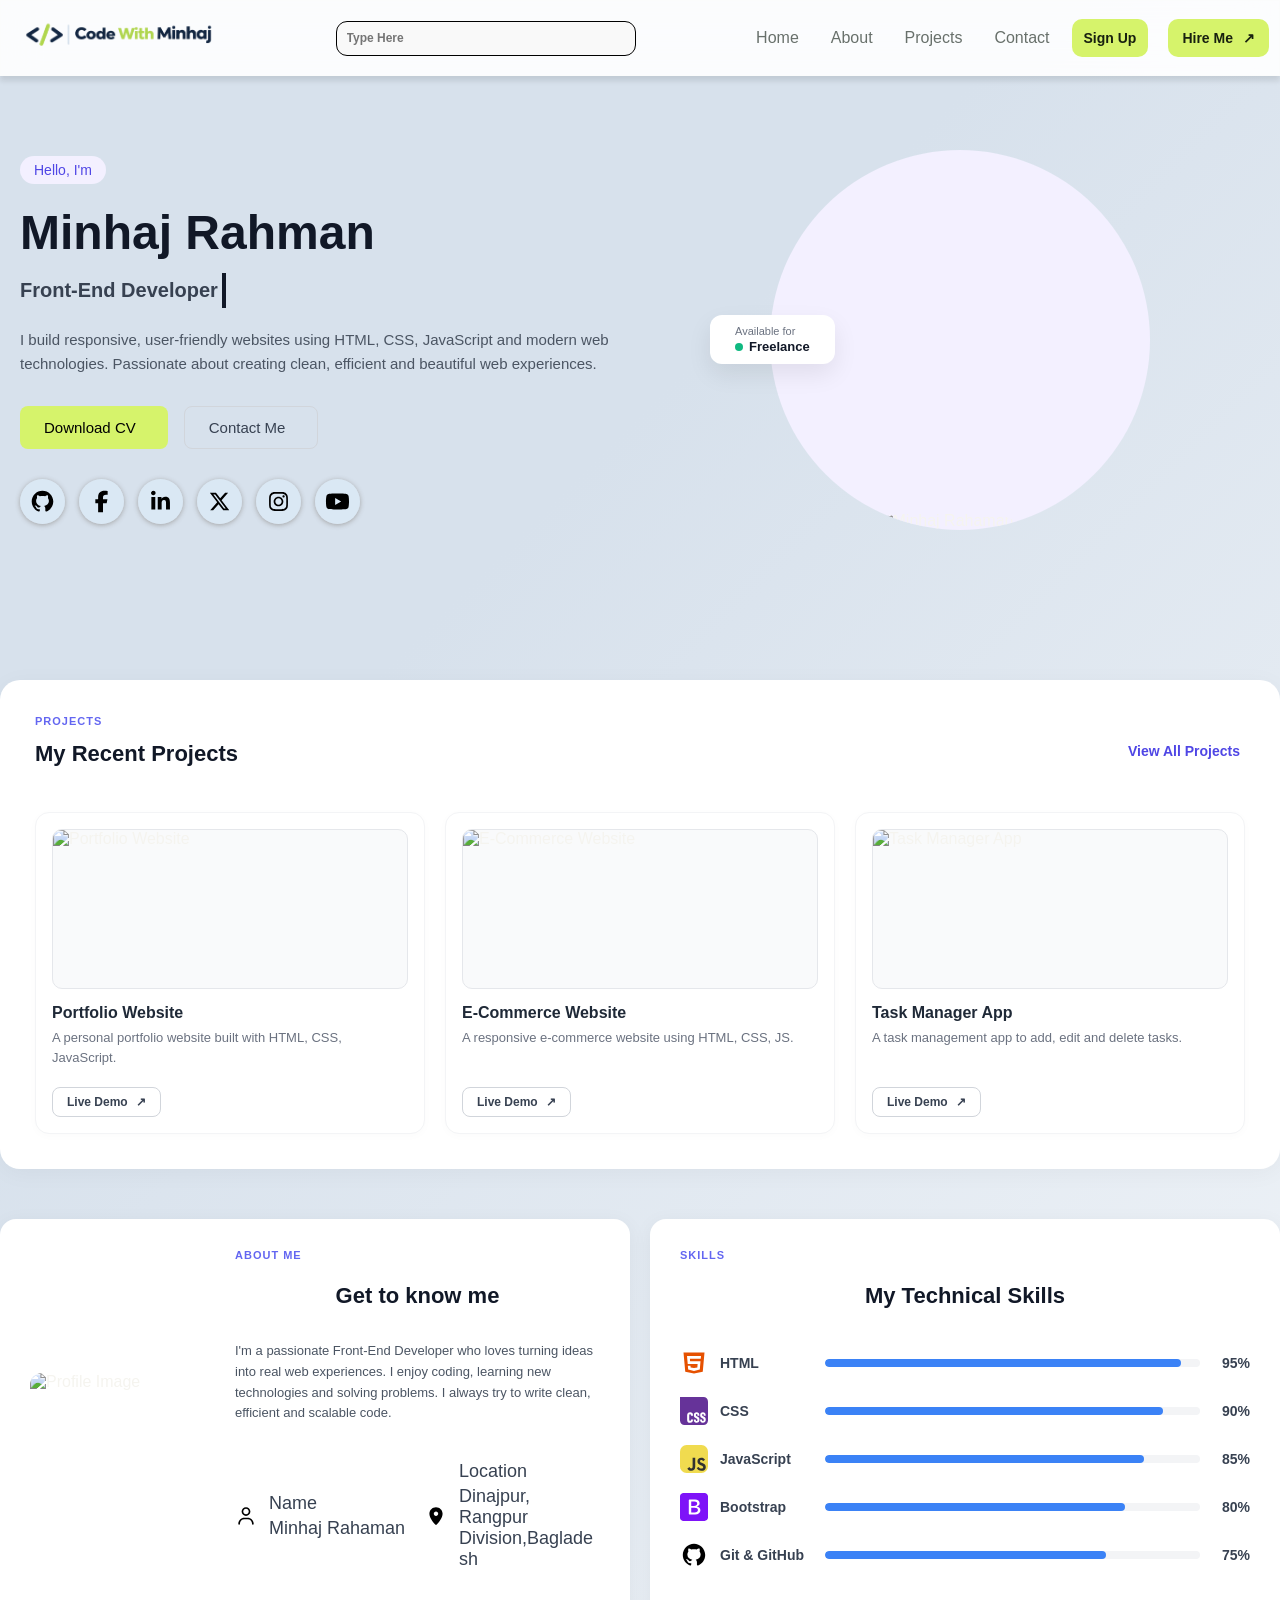
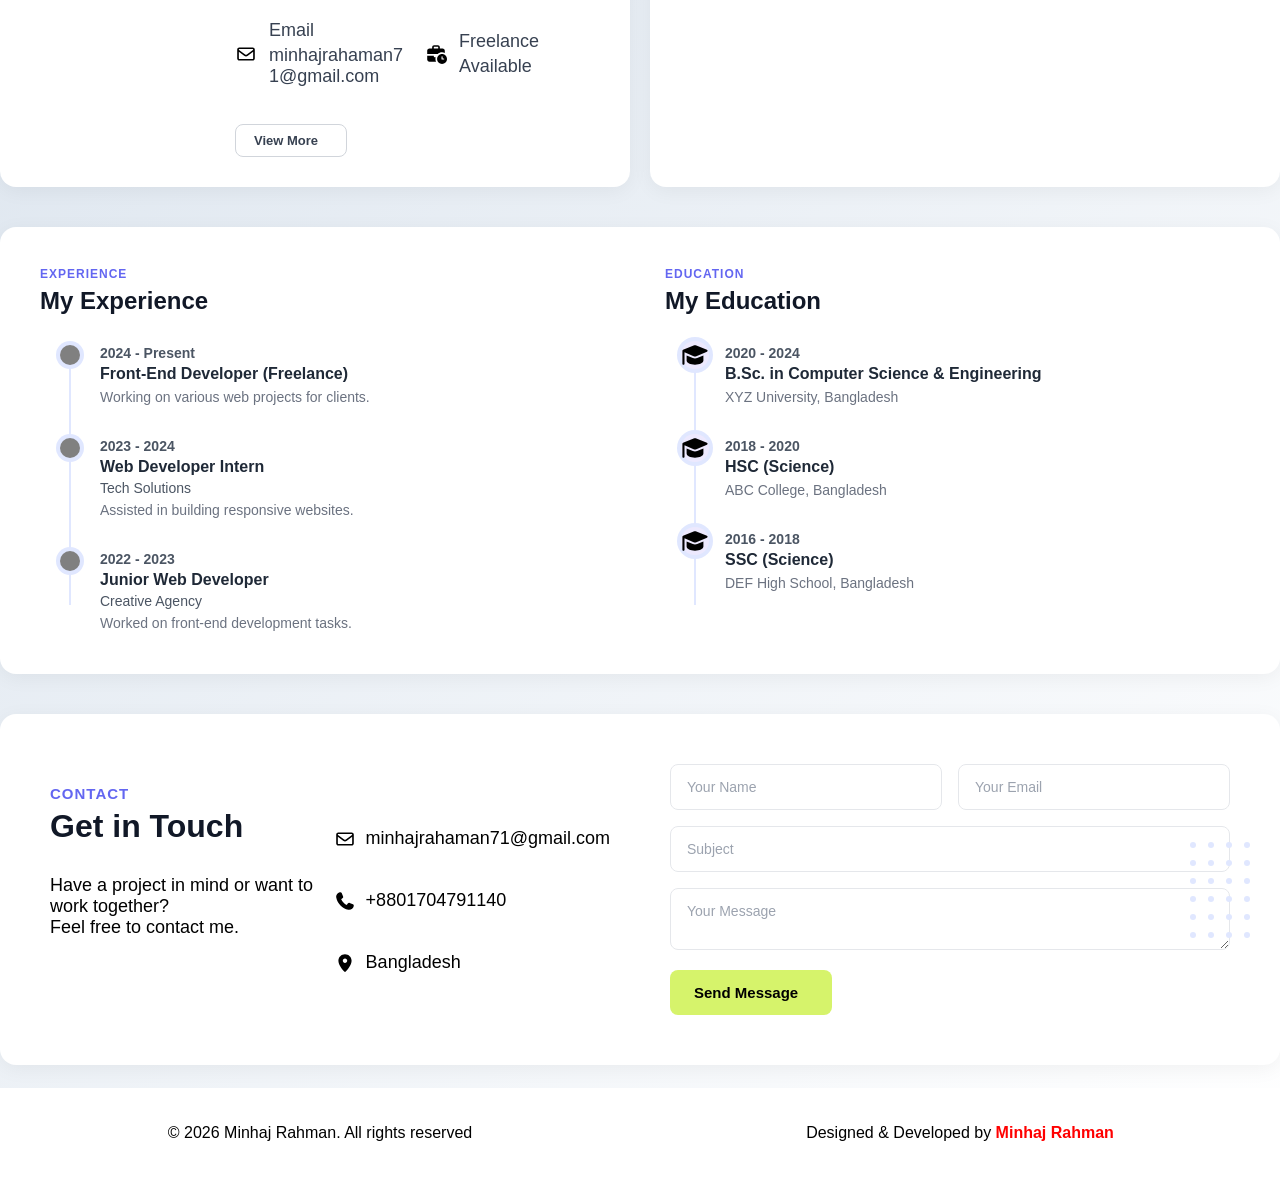
==== commit 15a8f115: "Add files via upload" ====
--- a/index.html
+++ b/index.html
@@ -10,33 +10,38 @@
     <link
         href="https://fonts.googleapis.com/css2?family=DM+Sans:wght@400;500;600;700&family=Space+Grotesk:wght@500;600;700&display=swap"
         rel="stylesheet">
-    <link rel="stylesheet" href="style.css">
-    <link rel="stylesheet" href="signup.css">
+    <link rel="stylesheet" href="./CSS ALL/style.css">
+    <link rel="stylesheet" href="./CSS ALL/signup.css">
 </head>
 
 <body>
     <header class="site-header">
         <nav class="navbar" aria-label="Primary navigation">
-            <a class="brand" href="#top" aria-label="Code With Minhaj home">
-                <span class="brand-text">Code With Minhaj</span>
-            </a>
+            <div class="logo">
+                <img class="logo-icon" src="./assets/image/logo/logo.svg" alt="Logo">
+            </div>
+
+            <div class="search-bar">
+                <input class="search" type="text" placeholder="Type Here">
+            </div>
 
             <button class="menu-toggle" type="button" aria-expanded="false" aria-controls="primary-menu">
                 <span class="menu-icon" aria-hidden="true"><span></span><span></span></span>
                 <span class="sr-only">Open menu</span>
             </button>
-
             <div class="nav-menu" id="primary-menu">
                 <div class="nav-links">
-                    <a href="#Home">Home</a>
-                    <a href="#About">About</a>
-                    <a href="#Skills">Skills</a>
+                    <a href="index.html">Home</a>
+                    <a href="about.html" class="about-link">About</a>
                     <a href="#Projects">Projects</a>
-                    <a href="#Experience">Experience</a>
                     <a href="#Contact">Contact</a>
                 </div>
-                <button class="sign-up" id="signUpBtn">Sign Up</button>
-                <a class="nav-cta" href="#Contact">Hire Me<span aria-hidden="true">↗</span></a>
+
+                <div class="cta-buttons">
+
+                    <button class="sign-up" id="signUpBtn">Sign Up</button>
+                    <a class="nav-cta" href="#Contact">Hire Me<span aria-hidden="true">↗</span></a>
+                </div>
             </div>
         </nav>
     </header>
@@ -403,7 +408,8 @@
                         <div class="info-list">
                             <div class="contact-info-main-link">
                                 <img src="assets/image/about me logo/email.svg" alt="User" class="user-icon">
-                                <span class="oneclick-email">minhajrahaman71@gmail.com</span>
+                                <a href="mailto:minhajrahaman71@gmail.com" class="oneclick-email"
+                                    id="onclickEmail">minhajrahaman71@gmail.com</a>
                             </div>
                             <div class="contact-info-main-link">
                                 <img src="assets/image/about me logo/phone.svg" alt="User" class="user-icon">
@@ -470,7 +476,6 @@
             <div class="right-section">
                 <span class="paragraph-one">Designed & Developed by <span class="paragraph-two">Minhaj
                         Rahman</span></span>
-                <div class="upper-arrow" id="upperArrow">&#8593;</div>
             </div>
         </div>
     </footer>
@@ -482,7 +487,7 @@
             <form action="" class="signup-form">
                 <div class="email-section name-section">
                     <span class="form-input-name input-type-name">Name</span>
-                    <input class="input-email" id="inputName" type="email" placeholder="Enter your Name" required>
+                    <input class="input-email" id="inputName" type="username" placeholder="Enter your Name" required>
                 </div>
                 <div class="email-section">
                     <label class="input-type-name" for="inputEmail">Email</label>
@@ -490,7 +495,7 @@
                 </div>
                 <div class="email-section password-section">
                     <label class="input-type-name" for="inputPassword">Password</label>
-                    <input class="input-email" id="inputPassword" type="email" placeholder="Enter a strong Password"
+                    <input class="input-email" id="inputPassword" type="password" placeholder="Enter a strong Password"
                         required>
                 </div>
                 <button type="submit" class="submit-button">Submit</button>
--- a/CSS ALL/style.css
+++ b/CSS ALL/style.css
@@ -0,0 +1,1904 @@
+@import url('https://fonts.googleapis.com/css2?family=DM+Sans:wght@400;500;600;700&family=Space+Grotesk:wght@500;600;700&display=swap');
+
+:root {
+	--ink: #f5f4ef;
+	--muted: #a9aaa7;
+	--line: rgba(245, 244, 239, 0.14);
+	--surface: rgba(255, 255, 255, 0.9);
+	--accent: #d6f36b;
+}
+
+* {
+	margin: 0;
+	padding: 0;
+	box-sizing: border-box;
+}
+
+html {
+	scroll-behavior: smooth;
+}
+
+body {
+	min-height: 100vh;
+	overflow-x: hidden;
+	color: var(--ink);
+	background: linear-gradient(315deg, #ffffff 0%, #d7e1ec 74%);
+	font-family: 'DM Sans', sans-serif;
+}
+
+.site-header {
+	position: fixed;
+	z-index: 10;
+	top: 0;
+	width: 100%;
+}
+
+.brand-text {
+	font-size: 20px;
+	font-weight: 700;
+	cursor: default;
+}
+
+a {
+	text-decoration: none;
+}
+
+.navbar {
+	display: flex;
+	align-items: center;
+	justify-content: space-between;
+	min-height: 76px;
+	margin: 0 auto;
+	padding: 0 30px 0 30px;
+	border: 1px solid var(--line);
+	background: var(--surface);
+	box-shadow: 0 5px 5px rgba(17, 22, 21, 0.1);
+	backdrop-filter: blur(18px);
+}
+
+.brand,
+.nav-links a,
+.nav-cta {
+	text-decoration: none;
+}
+
+.logo {
+    width: 200px;
+}
+
+.logo-icon {
+    width: 206px;
+    height: 33px;
+    object-fit: cover;
+	cursor: pointer;
+}
+
+input.search {
+    height: 35px;
+    width: 300px;
+    padding: 0px 10px;
+    font-size: 12px;
+    color: black;
+    font-weight: 700;
+    background: #f9f9f9;
+    border: 1px solid black;
+    border-radius: 11px;
+}
+
+.nav-menu {
+	display: flex;
+	align-items: center;
+	gap: clamp(22px, 2vw, 32px);
+}
+
+.nav-links {
+	display: flex;
+	align-items: center;
+	gap: clamp(32px, 7vw, 80px);
+	font-weight: 500;
+}
+
+.nav-links a {
+	position: relative;
+	padding: 22px 0;
+	color: hsl(0, 0%, 0%);
+	font-size: 16px;
+	transition: color 180ms ease;
+}
+
+.nav-links a::after {
+	position: absolute;
+	right: 0;
+	bottom: 15px;
+	left: 0;
+	height: 2px;
+	background: hsl(73, 54%, 58%);
+	content: '';
+	transform: scaleX(0);
+	transform-origin: right;
+	transition: transform 180ms ease;
+}
+
+.nav-links a:hover,
+.nav-links a:focus-visible {
+	color: hwb(0 50% 50%);
+}
+
+.nav-links a:hover::after,
+.nav-links a:focus-visible::after {
+	transform: scaleX(1);
+	transform-origin: left;
+	background: lab(94.26% -30.43 64.94);
+}
+
+.cta-buttons {
+    display: flex;
+    gap: 20px;
+}
+
+
+.sign-up {
+	background: var(--accent);
+	font-size: 16px;
+	font-weight: 700;
+	color: #18200f;
+	border: none;
+	border-radius: 10px;
+	padding: 9px 12px;
+	cursor: pointer;
+	transition: transform 180ms ease, background 180ms ease;
+}
+
+.sign-up:hover {
+	background: #e2ff84;
+	transform: translateY(-2px);
+}
+
+
+.nav-cta {
+	display: inline-flex;
+    align-items: center;
+    gap: 10px;
+    min-height: 35px;
+    padding: 0 14px;
+    border-radius: 10px;
+    color: #18200f;
+    background: var(--accent);
+    font-size: 16px;
+    font-weight: 700;
+    transition: transform 180ms ease, background 180ms ease;
+}
+
+.nav-cta:hover,
+.nav-cta:focus-visible {
+	background: #e2ff84;
+	transform: translateY(-2px);
+}
+
+
+.menu-toggle {
+	display: none;
+	width: 42px;
+	height: 42px;
+	padding: 0;
+	border: 1px solid var(--line);
+	border-radius: 10px;
+	color: #111615;
+	background: transparent;
+	cursor: pointer;
+}
+
+.menu-icon {
+	display: grid;
+	gap: 5px;
+	width: 18px;
+	margin: auto;
+}
+
+.menu-icon span {
+	display: block;
+	height: 1px;
+	background: currentColor;
+	transition: transform 180ms ease;
+}
+
+.menu-toggle[aria-expanded='true'] .menu-icon span:first-child {
+	transform: translateY(3px) rotate(45deg);
+}
+
+.menu-toggle[aria-expanded='true'] .menu-icon span:last-child {
+	transform: translateY(-3px) rotate(-45deg);
+}
+
+.sr-only {
+	position: absolute;
+	width: 1px;
+	height: 1px;
+	padding: 0;
+	overflow: hidden;
+	clip: rect(0, 0, 0, 0);
+	white-space: nowrap;
+	border: 0;
+}
+
+
+
+
+.hero-section {
+	display: flex;
+	align-items: center;
+	justify-content: space-between;
+	max-width: 1400px;
+	width: 100%;
+	padding: 150px 20px;
+	margin: 0 auto;
+	gap: 40px;
+}
+
+/* Left Content Styling */
+.hero-content {
+	flex: 1;
+	max-width: 600px;
+}
+
+.badge {
+	display: inline-flex;
+	align-items: center;
+	gap: 8px;
+	background-color: #f3f0ff;
+	color: #4f46e5;
+	padding: 6px 14px;
+	border-radius: 20px;
+	font-size: 14px;
+	font-weight: 500;
+	margin-bottom: 20px;
+}
+
+h1 {
+	font-size: 48px;
+	font-weight: 700;
+	color: #111827;
+	margin-bottom: 12px;
+	line-height: 1.2;
+}
+
+h1 span {
+	color: #4f46e5;
+}
+
+.role {
+	font-size: 20px;
+	font-weight: 600;
+	color: #374151;
+	margin-bottom: 20px;
+	display: flex;
+	align-items: center;
+	gap: 4px;
+}
+
+.role::after {
+	content: '';
+	width: 4px;
+	height: 35px;
+	background-color: #111827;
+	display: inline-block;
+	animation: blink 1s infinite;
+}
+
+@keyframes blink {
+
+	0%,
+	100% {
+		opacity: 1;
+	}
+
+	50% {
+		opacity: 0;
+	}
+}
+
+.description {
+	font-size: 15px;
+	color: #4b5563;
+	line-height: 1.6;
+	margin-bottom: 30px;
+}
+
+.hero-buttons {
+	display: flex;
+	gap: 16px;
+	margin-bottom: 30px;
+}
+
+.btn {
+	display: inline-flex;
+	align-items: center;
+	justify-content: center;
+	gap: 8px;
+	padding: 12px 24px;
+	border-radius: 8px;
+	font-size: 15px;
+	font-weight: 500;
+	cursor: pointer;
+	text-decoration: none;
+	transition: all 0.3s ease;
+}
+
+.btn-primary {
+	background-color: var(--accent);
+	color: black;
+	border: none;
+}
+
+.btn-primary:hover {
+	background: #e2ff84;
+	transform: translateY(-2px);
+}
+
+.btn-outline {
+	background-color: transparent;
+	color: #374151;
+	border: 1px solid #d1d5db;
+}
+
+
+.btn-outline:hover {
+	border-color: hsl(0, 0%, 0%);
+	color: var(--accent);
+	background-color: hsl(0, 0%, 0%);
+}
+
+.social-icons {
+	display: flex;
+	gap: 14px;
+}
+
+.social-icon {
+	width: 45px;
+	height: 45px;
+	background-color: hwb(208 86% 3% / 0.726);
+	border-radius: 50%;
+	display: flex;
+	padding: 9px;
+	align-items: center;
+	justify-content: center;
+	color: #4b5563;
+	box-shadow: 0 1px 5px rgba(160, 160, 160, 0.945);
+	text-decoration: none;
+	transition: all 0.3s ease;
+	cursor: pointer;
+}
+
+.social-icon:hover {
+	color: #ffffff;
+	background-color: lab(83.5% -1.04 -4.29 / 0.726);
+}
+
+.social-icon:active {
+	transform: scale(0.9);
+}
+
+/* Right Image/Visual Styling */
+.hero-image-container {
+	flex: 1;
+	display: flex;
+	justify-content: center;
+	position: relative;
+}
+
+.image-bg-shape {
+	position: relative;
+	width: 380px;
+	height: 380px;
+	background-color: #f3f0ff;
+	border-radius: 50%;
+	display: flex;
+	justify-content: center;
+	align-items: flex-end;
+	overflow: hidden;
+}
+
+.hero-img {
+	max-width: 600px;
+	height: auto;
+	object-fit: cover;
+	border-radius: 50%;
+	margin-top: -50px;
+	margin-left: -30px;
+}
+
+.freelance-badge {
+	position: absolute;
+	top: 165px;
+	left: 120px;
+	background: #ffffff;
+	padding: 10px 25px;
+	border-radius: 12px;
+	box-shadow: 0 10px 25px rgba(0, 0, 0, 0.08);
+	display: flex;
+	flex-direction: column;
+	gap: 2px;
+}
+
+.freelance-badge span:first-child {
+	font-size: 11px;
+	color: #6b7280;
+}
+
+.freelance-badge span:last-child {
+	font-size: 13px;
+	font-weight: 600;
+	color: #111827;
+	display: flex;
+	align-items: center;
+	gap: 6px;
+}
+
+.freelance-badge span:last-child::before {
+	content: '';
+	width: 8px;
+	height: 8px;
+	background-color: #10b981;
+	border-radius: 50%;
+	display: inline-block;
+}
+
+
+.middle-section {
+	display: flex;
+	gap: 20px;
+	width: 100%;
+	margin: auto;
+	flex-wrap: wrap;
+	justify-content: center;
+}
+
+/* Card Common Styles */
+.card {
+	background: #ffffff;
+	border-radius: 16px;
+	padding: 30px;
+	box-shadow: 0 4px 20px rgba(0, 0, 0, 0.05);
+	flex: 1;
+	min-width: 0;
+	max-width: 750px;
+}
+
+.projects-section-container {
+	background: #ffffff;
+	border-radius: 20px;
+	padding: 35px;
+	box-shadow: 0 4px 25px rgba(0, 0, 0, 0.04);
+	max-width: 1515px;
+	margin: auto;
+	margin-bottom: 50px;
+	width: 100%;
+}
+
+/* Section Header */
+.section-header {
+	display: flex;
+	justify-content: space-between;
+	align-items: center;
+	margin-bottom: 25px;
+}
+
+.section-header-left {
+	display: flex;
+	flex-direction: column;
+	gap: 4px;
+}
+
+.section-tag {
+	font-size: 11px;
+	font-weight: 700;
+	color: #6366f1;
+	letter-spacing: 1px;
+	text-transform: uppercase;
+}
+
+.section-title {
+	font-size: 22px;
+	font-weight: 700;
+	color: #111827;
+}
+
+.view-all-icon {
+	font-size: 11px;
+}
+
+.project-action-icon {
+	font-size: 10px;
+}
+
+.view-all-link {
+	font-size: 14px;
+	font-weight: 600;
+	color: #4f46e5;
+	text-decoration: none;
+	display: inline-flex;
+	align-items: center;
+	gap: 5px;
+	transition: opacity 0.2s ease;
+}
+
+.view-all-link:hover {
+	opacity: 0.8;
+}
+
+/* Projects Grid */
+.projects-grid {
+	display: grid;
+	grid-template-columns: repeat(3, 1fr);
+	gap: 20px;
+}
+
+/* Project Card */
+.project-card {
+	background: #ffffff;
+	border: 1px solid #f3f4f6;
+	border-radius: 14px;
+	padding: 16px;
+	display: flex;
+	flex-direction: column;
+	gap: 15px;
+	box-shadow: 0 2px 10px rgba(0, 0, 0, 0.02);
+	transition: transform 0.2s ease, box-shadow 0.2s ease;
+}
+
+.project-card:hover {
+	transform: translateY(-3px);
+	box-shadow: 0 6px 20px rgba(0, 0, 0, 0.06);
+}
+
+.project-thumbnail {
+	width: 100%;
+	height: 160px;
+	object-fit: cover;
+	border-radius: 10px;
+	border: 1px solid #e5e7eb;
+	background-color: #f9fafb;
+}
+
+.project-info {
+	display: flex;
+	flex-direction: column;
+	gap: 6px;
+	flex-grow: 1;
+}
+
+.project-name {
+	font-size: 16px;
+	font-weight: 700;
+	color: #1f2937;
+}
+
+.project-desc {
+	font-size: 13px;
+	color: #6b7280;
+	line-height: 1.5;
+}
+
+/* Project Footer / Action Buttons */
+.project-actions {
+	display: flex;
+	align-items: center;
+	justify-content: space-between;
+	gap: 10px;
+	margin-top: 5px;
+}
+
+.btn-live-demo {
+	display: inline-flex;
+	align-items: center;
+	gap: 8px;
+	background: transparent;
+	border: 1px solid #d1d5db;
+	padding: 7px 14px;
+	border-radius: 8px;
+	font-size: 12px;
+	font-weight: 600;
+	color: #374151;
+	cursor: pointer;
+	text-decoration: none;
+	transition: all 0.2s ease;
+}
+
+.btn-live-demo:hover {
+	border-color: #4f46e5;
+	color: #4f46e5;
+}
+
+.btn-github {
+	display: inline-flex;
+	justify-content: center;
+	align-items: center;
+	width: 35px;
+	height: 35px;
+	border: 1px solid #d1d5db;
+	border-radius: 8px;
+	color: #374151;
+	background: transparent;
+	text-decoration: none;
+	font-size: 16px;
+	transition: all 0.2s ease;
+}
+
+.btn-github:hover {
+	border-color: #111827;
+	color: #111827;
+	background-color: #f9fafb;
+}
+
+
+
+/* About Me Card Styles */
+.about-card {
+	display: flex;
+	gap: 25px;
+	align-items: center;
+}
+
+.profile-img {
+	width: 180px;
+	height: 260px;
+	object-fit: cover;
+	border-radius: 12px;
+	flex-shrink: 0;
+}
+
+.about-content {
+	display: flex;
+	flex-direction: column;
+	gap: 12px;
+}
+
+.about-text {
+	font-size: 13px;
+	color: #4b5563;
+	line-height: 1.6;
+}
+
+.info-grid {
+	display: grid;
+	grid-template-columns: 1fr 1fr;
+	gap: 10px 15px;
+	margin-top: 5px;
+}
+
+.name-icon {
+	display: inline-block;
+}
+
+.name-image {
+	width: 23px;
+	height: 23px;
+	object-fit: cover;
+}
+
+.profile-name {
+	display: flex;
+	align-items: center;
+	gap: 12px;
+}
+
+.user-icon {
+	width: 22px;
+	height: 22px;
+	object-fit: contain;
+}
+
+.profile-info {
+	display: flex;
+	flex-direction: column;
+	gap: 4px;
+}
+
+.label {
+	font-size: 13px;
+	color: #555;
+}
+
+.name {
+	font-size: 14px;
+	font-weight: 600;
+	color: #111;
+	overflow-wrap: anywhere;
+}
+
+.info-item i {
+	color: #6366f1;
+	font-size: 14px;
+	margin-top: 3px;
+}
+
+.info-label {
+	font-size: 11px;
+	color: #6b7280;
+	display: block;
+}
+
+.info-value {
+	font-size: 13px;
+	font-weight: 600;
+	color: #1f2937;
+}
+
+.btn-view-more {
+	display: inline-flex;
+	align-items: center;
+	gap: 10px;
+	background: transparent;
+	border: 1px solid #d1d5db;
+	padding: 8px 18px;
+	border-radius: 8px;
+	font-size: 13px;
+	font-weight: 600;
+	color: #374151;
+	cursor: pointer;
+	text-decoration: none;
+	width: fit-content;
+	margin-top: 5px;
+	transition: all 0.2s ease;
+}
+
+.btn-view-more:hover {
+	border-color: #6366f1;
+	color: #6366f1;
+}
+
+/* Skills Card Styles */
+.skills-content {
+	display: flex;
+	flex-direction: column;
+	gap: 20px;
+}
+
+.skills-heading {
+	margin-bottom: 20px;
+}
+
+.skill-item {
+	display: flex;
+	align-items: center;
+	justify-content: space-between;
+	gap: 15px;
+}
+
+.skill-logo {
+	width: 28px;
+	height: 28px;
+	object-fit: cover;
+}
+
+.skill-info {
+	display: flex;
+	align-items: center;
+	gap: 12px;
+	min-width: 130px;
+}
+
+.skill-info i {
+	font-size: 20px;
+}
+
+/* Brand Colors for Icons */
+.fa-html5 {
+	color: #e34f26;
+}
+
+.fa-css3-alt {
+	color: #1572b6;
+}
+
+.fa-js {
+	color: #f7df1e;
+	background: #000;
+	padding: 2px;
+	border-radius: 3px;
+}
+
+.fa-bootstrap {
+	color: #7952b3;
+}
+
+.fa-git-alt {
+	color: #f05032;
+}
+
+.skill-name {
+	font-size: 14px;
+	font-weight: 600;
+	color: #374151;
+}
+
+.skill-bar-container {
+	flex-grow: 1;
+	background-color: #f3f4f6;
+	height: 8px;
+	border-radius: 4px;
+	overflow: hidden;
+}
+
+.skill-bar {
+	height: 100%;
+	background-color: #3b82f6;
+	border-radius: 4px;
+}
+
+.skill-html {
+	width: 95%;
+}
+
+.skill-css {
+	width: 90%;
+}
+
+.skill-javascript {
+	width: 85%;
+}
+
+.skill-bootstrap {
+	width: 80%;
+}
+
+.skill-git {
+	width: 75%;
+}
+
+.skill-percentage {
+	font-size: 14px;
+	font-weight: 600;
+	color: #374151;
+	min-width: 35px;
+	text-align: right;
+}
+
+.container {
+	background: #ffffff;
+	width: 100%;
+	max-width: 1510px;
+	padding: 40px;
+	margin: auto;
+	margin-top: 40px;
+	border-radius: 16px;
+	box-shadow: 0 4px 20px rgba(0, 0, 0, 0.05);
+	display: grid;
+	grid-template-columns: 1fr 1fr;
+	gap: 50px;
+}
+
+.section-title-tag {
+	font-size: 12px;
+	font-weight: 700;
+	color: #6366f1;
+	letter-spacing: 1px;
+	margin-bottom: 6px;
+}
+
+.section-heading {
+	font-size: 24px;
+	font-weight: 700;
+	color: #111827;
+	margin-bottom: 30px;
+}
+
+.timeline {
+	position: relative;
+	padding-left: 10px;
+}
+
+/* Vertical Line */
+.timeline::before {
+	content: '';
+	position: absolute;
+	left: 29px;
+	top: 10px;
+	bottom: 10px;
+	width: 2px;
+	height: 250px;
+	background-color: #e0e7ff;
+}
+
+/* Green Scroll Progress Line */
+.timeline::after {
+	content: '';
+	position: absolute;
+	left: 29px;
+	top: 10px;
+	width: 2px;
+	height: var(--timeline-progress, 0%);
+	background-color: #bdf500;
+	z-index: 1;
+	transition: height 0.08s linear;
+}
+
+.timeline-item {
+	position: relative;
+	margin-bottom: 30px;
+	display: flex;
+	align-items: flex-start;
+}
+
+.timeline-item:last-child {
+	margin-bottom: 0;
+}
+
+/* Timeline Dot / Icon */
+.timeline-icon {
+	position: absolute;
+	left: 10px;
+	top: 0;
+	width: 20px;
+	height: 20px;
+	border-radius: 50%;
+	background-color: gray;
+	display: flex;
+	justify-content: center;
+	align-items: center;
+	color: #ffffff;
+	font-size: 10px;
+	box-shadow: 0 0 0 4px #e0e7ff;
+	z-index: 2;
+}
+
+.timeline-content {
+	padding-left: 50px;
+}
+
+.timeline-year {
+	font-size: 14px;
+	font-weight: 600;
+	color: #4b5563;
+	margin-bottom: 4px;
+}
+
+.timeline-role {
+	font-size: 16px;
+	font-weight: 700;
+	color: #1f2937;
+	margin-bottom: 4px;
+}
+
+.timeline-company {
+	font-size: 14px;
+	font-weight: 600;
+	color: #4b5563;
+	margin-bottom: 4px;
+}
+
+.timeline-desc {
+	font-size: 14px;
+	color: #6b7280;
+	line-height: 1.5;
+}
+
+.timeline-item.timeline-active .timeline-icon {
+	background-color: #bdf500;
+	box-shadow: 0 0 0 4px #eaffb0;
+}
+
+.contact-container {
+	background: #ffffff;
+	width: 100%;
+	max-width: 1510px;
+	padding: 50px;
+	margin: auto;
+	margin-top: 40px;
+	border-radius: 16px;
+	box-shadow: 0 4px 20px rgba(0, 0, 0, 0.05);
+	display: grid;
+	grid-template-columns: 1fr 1fr;
+	gap: 60px;
+	align-items: center;
+	position: relative;
+	overflow: hidden;
+}
+
+.contact-info-main {
+	display: inline-block;
+}
+
+.contact-info-main p {
+	font-size: 18px;
+}
+
+.contact-info .section-title-tag {
+	font-size: 15px;
+	font-weight: 700;
+	color: #6366f1;
+	letter-spacing: 1px;
+	margin-bottom: 6px;
+}
+
+.section-desc {
+	color: black;
+	font-size: 18px;
+	font-weight: 500;
+}
+
+.contact-info .section-heading {
+	font-size: 32px;
+	font-weight: 700;
+	color: #111827;
+}
+
+.div-true {
+	display: flex;
+}
+
+.info-list {
+	gap: 30px;
+	display: inline-block;
+}
+
+.oneclick-email {
+	color: black;
+	font-size: 18px;
+	font-weight: 500;
+	cursor: pointer;
+}
+
+.contact-info-main-link {
+	display: flex;
+	gap: 10px;
+	padding: 20px 0px;
+}
+
+.info-item {
+	display: flex;
+	align-items: center;
+	gap: 30px;
+	padding: 20px 0;
+}
+
+.info-item i {
+	font-size: 18px;
+	color: #6366f1;
+	width: 24px;
+	text-align: center;
+}
+
+.info-item span {
+	font-size: 18px;
+	font-weight: 500;
+	color: #374151;
+}
+
+/* Right Side: Form */
+.contact-form {
+	display: flex;
+	flex-direction: column;
+	gap: 16px;
+	position: relative;
+}
+
+.form-row {
+	display: grid;
+	grid-template-columns: 1fr 1fr;
+	gap: 16px;
+}
+
+.form-control {
+	width: 100%;
+	padding: 14px 16px;
+	border: 1px solid #e5e7eb;
+	border-radius: 8px;
+	font-size: 14px;
+	color: #1f2937;
+	background-color: #fff;
+	outline: none;
+	transition: border-color 0.2s, box-shadow 0.2s;
+}
+
+.form-control::placeholder {
+	color: #9ca3af;
+}
+
+.form-control:focus {
+	border-color: #6366f1;
+	box-shadow: 0 0 0 3px rgba(99, 102, 241, 0.1);
+}
+
+textarea.form-control {
+	resize: vertical;
+	min-height: 50px;
+}
+
+.submit-btn {
+	color: #ffffff;
+	border: none;
+	border-radius: 8px;
+	padding: 14px 24px;
+	font-size: 15px;
+	font-weight: 600;
+	cursor: pointer;
+	display: inline-flex;
+	align-items: center;
+	justify-content: center;
+	gap: 10px;
+	width: fit-content;
+	transition: background-color 0.2s;
+	background: var(--accent);
+	color: black;
+	font-size: 15px;
+	font-weight: 700;
+}
+
+.submit-btn:hover {
+	background: #e2ff84;
+	transform: translateY(-2px);
+}
+
+.submit-btn i {
+	font-size: 13px;
+}
+
+/* Decorative Grid Dots */
+.dots-pattern {
+	position: absolute;
+	right: 30px;
+	top: 50%;
+	transform: translateY(-50%);
+	display: grid;
+	grid-template-columns: repeat(4, 6px);
+	gap: 12px;
+	pointer-events: none;
+}
+
+.dot {
+	width: 6px;
+	height: 6px;
+	background-color: #e0e7ff;
+	border-radius: 50%;
+}
+
+.footer-div {
+	height: 10vh;
+	width: 100vw;
+	background: #ffffff;
+	margin-top: 23px;
+	display: flex;
+	justify-content: space-between;
+	align-items: center;
+	gap: 60px;
+	padding: 0px 30px;
+	color: black;
+}
+
+.left-section {
+	height: 5vh;
+	width: 50vw;
+	display: flex;
+	justify-content: space-around;
+	align-items: center;
+	font-size: 16px;
+	font-weight: 500;
+}
+
+.right-section {
+	height: 5vh;
+	width: 50vw;
+	display: flex;
+	justify-content: space-around;
+	align-items: center;
+	font-size: 16px;
+	font-weight: 500;
+}
+
+.paragraph-one {
+	font-size: 16px;
+	font-weight: 500;
+}
+
+span .paragraph-two {
+	color: red;
+	font-weight: 700;
+}
+
+
+.upper-arrow:hover {
+	transform: translateY(-2px);
+}
+
+.upper-arrow:active {
+	transform: translateY(0px);
+}
+
+
+@media (min-width: 2560px) {
+	.navbar {
+		display: flex;
+		align-items: center;
+		justify-content: space-between;
+		max-width: none;
+		min-height: 90px;
+		margin: 0 auto;
+		padding: 0 10px 0 14px;
+		border-radius: 14px;
+		border: 1px solid var(--line);
+		background: var(--surface);
+		box-shadow: 0 5px 5px rgba(17, 22, 21, 0.1);
+		backdrop-filter: blur(18px);
+	}
+
+	.hero-section {
+		display: flex;
+		align-items: center;
+		justify-content: space-between;
+		max-width: none;
+		width: 100% 2560px;
+		padding: 150px 130px;
+		margin: 0 auto;
+		gap: 400px;
+	}
+
+	.hero-content {
+		flex: 1;
+		max-width: 1200px;
+	}
+
+	.badge {
+		display: inline-flex;
+		align-items: center;
+		gap: 10px;
+		background-color: #f3f0ff;
+		color: #4f46e5;
+		padding: 6px 14px;
+		border-radius: 20px;
+		font-size: 18px;
+		font-weight: 500;
+		margin-bottom: 20px;
+	}
+
+	.role {
+		font-size: 23px;
+		font-weight: 600;
+		color: #374151;
+		margin-bottom: 20px;
+		display: flex;
+		align-items: center;
+		gap: 4px;
+	}
+
+	.description {
+		font-size: 18px;
+		color: #4b5563;
+		line-height: 1.6;
+		margin-bottom: 30px;
+	}
+
+	.projects-section-container {
+		background: #ffffff;
+		border-radius: 20px;
+		padding: 35px 35px;
+		box-shadow: 0 4px 25px rgba(0, 0, 0, 0.04);
+		max-width: none;
+		margin: auto;
+		margin-bottom: 50px;
+		width: 100%;
+		height: 50vh;
+	}
+
+	section#Projects {
+		padding: 0px 35px;
+	}
+}
+
+@media (max-width:1342px) {
+	.site-header {
+		position: fixed;
+		z-index: 10;
+		top: 0;
+		width: 100%;
+		padding: 0px 0vw;
+	}
+
+	.nav-menu {
+		display: flex;
+		align-items: center;
+		gap: clamp(22px, 1vw, 32px);
+	}
+
+	.nav-links {
+		display: flex;
+		align-items: center;
+		gap: clamp(22px, 7vw, 26px);
+		font-weight: 500;
+	}
+
+	.navbar {
+		display: flex;
+		align-items: center;
+		justify-content: space-between;
+		max-width: 1600px;
+		min-height: 76px;
+		margin: 0 auto;
+		padding: 0 10px 0 14px;
+		border-radius: 0px;
+		border: 1px solid var(--line);
+		background: var(--surface);
+		box-shadow: 0 5px 5px rgba(17, 22, 21, 0.1);
+		backdrop-filter: blur(18px);
+	}
+
+	.sign-up {
+		background: var(--accent);
+		font-size: 16px;
+		font-weight: 700;
+		color: #18200f;
+		border: none;
+		border-radius: 10px;
+		padding: 11px 12px;
+		cursor: pointer;
+		transition: transform 180ms ease, background 180ms ease;
+	}
+
+	.nav-cta {
+		display: inline-flex;
+		align-items: center;
+		gap: 10px;
+		min-height: 40px;
+		padding: 0 15px;
+		border-radius: 10px;
+		color: #18200f;
+		background: var(--accent);
+		font-size: 16px;
+		font-weight: 700;
+		transition: transform 180ms ease, background 180ms ease;
+	}
+}
+
+@media (max-width:1290px) {
+	.brand {
+		display: inline-flex;
+		align-items: center;
+		gap: 5px;
+		color: #111615;
+		font-family: 'Space Grotesk', sans-serif;
+		font-weight: 600;
+		letter-spacing: -0.02em;
+		cursor: default;
+	}
+
+	.nav-links {
+		display: flex;
+		align-items: center;
+		gap: clamp(32px, 7vw, 10px);
+		font-weight: 500;
+	}
+
+	.nav-links a {
+		position: relative;
+		color: #68706b;
+		font-size: 16px;
+		transition: color 180ms ease;
+	}
+
+	.nav-menu {
+		display: flex;
+		align-items: center;
+		gap: clamp(10px, 10px);
+	}
+
+	.sign-up {
+		background: var(--accent);
+		font-size: 14px;
+		font-weight: 700;
+		color: #18200f;
+		border: none;
+		border-radius: 10px;
+		padding: 11px 12px;
+		cursor: pointer;
+		transition: transform 180ms ease, background 180ms ease;
+	}
+
+	.nav-cta {
+		display: inline-flex;
+		align-items: center;
+		gap: 10px;
+		min-height: 37px;
+		padding: 0 14px;
+		border-radius: 10px;
+		color: #18200f;
+		background: var(--accent);
+		font-size: 14px;
+		font-weight: 700;
+		transition: transform 180ms ease, background 180ms ease;
+	}
+
+	.freelance-badge {
+		position: absolute;
+		top: 165px;
+		left: 50px;
+		background: #ffffff;
+		padding: 10px 25px;
+		border-radius: 12px;
+		box-shadow: 0 10px 25px rgba(0, 0, 0, 0.08);
+		display: flex;
+		flex-direction: column;
+		gap: 2px;
+	}
+}
+
+@media (max-width:1100px) {
+	.middle-section {
+		display: flex;
+		gap: 20px;
+		width: 100%;
+		margin: auto;
+		flex-wrap: wrap;
+		justify-content: center;
+		max-width: none;
+		flex-direction: column;
+	}
+
+	.card {
+		background: #ffffff;
+		border-radius: 16px;
+		padding: 30px;
+		box-shadow: 0 4px 20px rgba(0, 0, 0, 0.05);
+		flex: 1;
+		min-width: 0;
+		max-width: none;
+	}
+
+	.about-card {
+		width: 100%;
+		max-width: none;
+	}
+
+	.freelance-badge {
+		position: absolute;
+		top: 165px;
+		left: 12px;
+		background: #ffffff;
+		padding: 10px 25px;
+		border-radius: 12px;
+		box-shadow: 0 10px 25px rgba(0, 0, 0, 0.08);
+		display: flex;
+		flex-direction: column;
+		gap: 2px;
+	}
+}
+
+/* Responsive Breakpoints */
+@media (max-width: 1024px) {
+	.projects-grid {
+		grid-template-columns: repeat(2, 1fr);
+	}
+
+	.nav-links {
+		display: flex;
+		align-items: center;
+		gap: clamp(22px, 7vw, 8px);
+		font-weight: 500;
+	}
+
+	.sign-up {
+		background: var(--accent);
+		font-size: 13px;
+		font-weight: 700;
+		color: #18200f;
+		border: none;
+		border-radius: 10px;
+		padding: 11px 12px;
+		cursor: pointer;
+		transition: transform 180ms ease, background 180ms ease;
+	}
+
+	.nav-cta {
+		display: inline-flex;
+		align-items: center;
+		gap: 10px;
+		min-height: 37px;
+		padding: 0 13px;
+		border-radius: 10px;
+		color: #18200f;
+		background: var(--accent);
+		font-size: 13px;
+		font-weight: 700;
+		transition: transform 180ms ease, background 180ms ease;
+	}
+
+	.freelance-badge {
+		position: absolute;
+		top: 165px;
+		left: 10px;
+		background: #ffffff;
+		padding: 10px 25px;
+		border-radius: 12px;
+		box-shadow: 0 10px 25px rgba(0, 0, 0, 0.08);
+		display: flex;
+		flex-direction: column;
+		gap: 2px;
+	}
+}
+
+/* Responsive Layout */
+@media (max-width: 968px) {
+	.navbar {
+		padding-right: 14px;
+	}
+
+	.brand {
+		flex-shrink: 0;
+	}
+
+	.brand-text {
+		white-space: nowrap;
+	}
+
+	.nav-menu {
+		gap: 18px;
+	}
+
+	.nav-links {
+		gap: clamp(14px, 2vw, 24px);
+	}
+
+	.nav-links a,
+	.nav-cta {
+		font-size: 15px;
+	}
+
+	.hero-section {
+		flex-direction: column-reverse;
+		text-align: center;
+		padding: 120px 20px 56px;
+	}
+
+	.hero-content {
+		max-width: 100%;
+		display: flex;
+		flex-direction: column;
+		align-items: center;
+	}
+
+	.role {
+		justify-content: center;
+	}
+
+	.hero-buttons {
+		justify-content: center;
+	}
+
+	.freelance-badge {
+		left: 10px;
+	}
+
+	.image-bg-shape {
+		width: min(380px, 78vw);
+		height: min(380px, 78vw);
+	}
+
+	.hero-img {
+		max-width: 135%;
+	}
+
+	.contact-container {
+		background: #ffffff;
+		width: 100%;
+		max-width: 1510px;
+		padding: 50px;
+		margin: auto;
+		margin-top: 40px;
+		border-radius: 16px;
+		box-shadow: 0 4px 20px rgba(0, 0, 0, 0.05);
+		display: grid;
+		grid-template-columns: 1fr;
+		gap: 60px;
+		align-items: center;
+		position: relative;
+		overflow: hidden;
+	}
+
+	.div-true {
+		display: flex;
+		gap: 80px;
+	}
+
+	.dots-pattern {
+		position: absolute;
+		right: 30px;
+		top: 90%;
+		transform: translateY(-50%);
+		display: grid;
+		grid-template-columns: repeat(4, 6px);
+		gap: 12px;
+		pointer-events: none;
+	}
+}
+
+@media (max-width:860px) {
+	.contact-info-main {
+		display: inline-block;
+		margin-right: 20px;
+	}
+
+	.site-header {
+		padding: 0px 0px;
+	}
+
+	.navbar {
+		min-height: 70px;
+		padding-left: 10px;
+	}
+}
+
+
+
+
+@media (max-width: 860px) {
+	.site-header {
+		padding: 0px 0px;
+	}
+
+	.navbar {
+		min-height: 60px;
+		padding-left: 10px;
+	}
+
+	.brand {
+		font-size: 14px;
+	}
+
+	.brand-mark {
+		width: 34px;
+		height: 34px;
+	}
+
+	.menu-toggle {
+		display: block;
+	}
+
+	.nav-menu {
+		position: absolute;
+		top: calc(100% + 8px);
+		right: 0;
+		left: 0;
+		display: grid;
+		gap: 8px;
+		padding: 10px;
+		border: 1px solid var(--line);
+		border-radius: 14px;
+		background: rgba(255, 255, 255, 0.98);
+		box-shadow: 0 18px 40px rgba(0, 0, 0, 0.24);
+		opacity: 0;
+		pointer-events: none;
+		transform: translateY(-8px);
+		transition: opacity 180ms ease, transform 180ms ease;
+	}
+
+	.nav-menu.is-open {
+		opacity: 1;
+		pointer-events: auto;
+		transform: translateY(0);
+	}
+
+	.nav-links {
+		display: grid;
+		gap: 2px;
+	}
+
+	.nav-links a {
+		padding: 14px 12px;
+		border-radius: 8px;
+	}
+
+	.nav-links a:hover,
+	.nav-links a:focus-visible {
+		background: rgba(245, 244, 239, 0.06);
+	}
+
+	.nav-links a::after {
+		display: none;
+	}
+
+	.nav-cta {
+		justify-content: center;
+		min-height: 46px;
+		margin-top: 4px;
+	}
+}
+
+@media (max-width: 768px) {
+	.projects-grid {
+		grid-template-columns: 1fr;
+	}
+
+	.projects-section-container {
+		padding: 20px;
+	}
+}
+
+@media (max-width:672px) {
+	.freelance-badge {
+		left: 0px;
+	}
+
+	.about-card {
+		width: 100%;
+		max-width: none;
+		display: flex;
+		flex-direction: column;
+	}
+
+	.div-true {
+		display: flex;
+		gap: 30px;
+		flex-direction: column;
+	}
+}
+
+@media (max-width:550px) {
+	.container {
+		background: #ffffff;
+		width: 100%;
+		max-width: 1510px;
+		padding: 40px;
+		margin: auto;
+		margin-top: 40px;
+		border-radius: 16px;
+		box-shadow: 0 4px 20px rgba(0, 0, 0, 0.05);
+		display: grid;
+		grid-template-columns: 1fr;
+		gap: 40px;
+	}
+
+	.info-grid {
+		display: grid;
+		grid-template-columns: 1fr;
+		gap: 10px 15px;
+		margin-top: 5px;
+	}
+}
+
+@media (max-width:440px) {
+
+	.freelance-badge {
+		left: 0px;
+		padding: 5px 10px;
+	}
+
+	h1 {
+		font-size: 33px;
+		font-weight: 700;
+		color: #111827;
+		margin-bottom: 12px;
+		line-height: 1.2;
+	}
+
+	.view-all-link {
+		font-size: 12px;
+		font-weight: 600;
+		color: #4f46e5;
+		text-decoration: none;
+		display: inline-flex;
+		align-items: center;
+		/* flex-direction: column; */
+		gap: 5px;
+		transition: opacity 0.2s ease;
+	}
+
+	.footer-div {
+		height: 10vh;
+		width: 100vw;
+		background: #ffffff;
+		margin-top: 23px;
+		display: flex;
+		justify-content: space-between;
+		align-items: center;
+		gap: 30px;
+		padding: 0px 30px;
+		color: black;
+	}
+
+	.left-section {
+		height: 5vh;
+		width: 50vw;
+		display: flex;
+		justify-content: space-around;
+		align-items: center;
+		font-size: 10px;
+		font-weight: 500;
+	}
+
+	.paragraph-one {
+		font-size: 10px;
+		font-weight: 500;
+	}
+
+	.upper-arrow {
+		color: black;
+		font-weight: 700;
+		border: 2.5px solid black;
+		padding: 4px 7px;
+		border-radius: 50%;
+		cursor: pointer;
+		transition: transform 180ms ease, background 180ms ease;
+	}
+
+}
+
+@media (max-width:360px) {
+	.social-icon {
+		width: 35px;
+		height: 35px;
+		background-color: hwb(208 86% 3% / 0.726);
+		border-radius: 50%;
+		display: flex;
+		padding: 9px;
+		align-items: center;
+		justify-content: center;
+		color: #4b5563;
+		box-shadow: 0 1px 5px rgba(160, 160, 160, 0.945);
+		text-decoration: none;
+		transition: all 0.3s ease;
+		cursor: pointer;
+	}
+
+	.freelance-badge {
+		left: 0px;
+		padding: 5px 10px;
+	}
+
+	h1 {
+		font-size: 33px;
+		font-weight: 700;
+		color: #111827;
+		margin-bottom: 12px;
+		line-height: 1.2;
+	}
+
+	.view-all-link {
+		font-size: 12px;
+		font-weight: 600;
+		color: #4f46e5;
+		text-decoration: none;
+		display: inline-flex;
+		align-items: center;
+		/* flex-direction: column; */
+		gap: 5px;
+		transition: opacity 0.2s ease;
+	}
+
+	.footer-div {
+		height: 10vh;
+		width: 100vw;
+		background: #ffffff;
+		margin-top: 23px;
+		display: flex;
+		justify-content: space-between;
+		align-items: center;
+		gap: 30px;
+		padding: 0px 30px;
+		color: black;
+	}
+
+	.left-section {
+		height: 5vh;
+		width: 50vw;
+		display: flex;
+		justify-content: space-around;
+		align-items: center;
+		font-size: 8px;
+		font-weight: 500;
+	}
+
+	.paragraph-one {
+		font-size: 8px;
+		font-weight: 500;
+	}
+
+	.upper-arrow {
+		color: black;
+		font-weight: 700;
+		border: 2.5px solid black;
+		padding: 3px 6px;
+		border-radius: 50%;
+		cursor: pointer;
+		transition: transform 180ms ease, background 180ms ease;
+	}
+
+}
--- a/CSS ALL/signup.css
+++ b/CSS ALL/signup.css
@@ -0,0 +1,154 @@
+* {
+    margin: 0;
+    padding: 0;
+    box-sizing: border-box;
+    font-family: Arial, Helvetica, sans-serif;
+}
+
+.signup-popup {
+    display: none;
+    /* ডিফল্টভাবে এটি বন্ধ থাকবে */
+    position: fixed;
+    top: 0;
+    left: 0;
+    width: 100%;
+    height: 100%;
+    background-color: rgba(0, 0, 0, 0.658);
+    justify-content: center;
+    align-items: center;
+    z-index: 1000;
+}
+
+.signup-box {
+    height: 490px;
+    max-width: 400px;
+    background: hsl(212, 31%, 81%);
+    width: 100%;
+    border: 2px solid gray;
+    border-radius: 20px;
+    box-shadow: 0 5px 5px rgba(17, 22, 21, 0.1);
+}
+
+button#closeBtn {
+    padding: 5px 9px;
+    font-size: 18px;
+    margin-top: 10px;
+    margin-left: 10px;
+    border: none;
+    background: #d6f36b;
+    border-radius: 5px;
+    cursor: pointer;
+    transition: transform 180ms ease, background 180ms ease;
+}
+
+button#closeBtn:hover {
+    background: #e2ff84;
+    transform: translateY(-2px);
+}
+
+h2 {
+    text-align: center;
+    padding-top: 10px;
+    padding-bottom: 20px;
+    color: black;
+}
+
+form.signup-form {
+    display: flex;
+    justify-content: center;
+    align-items: center;
+    flex-direction: column;
+}
+
+.email-section {
+    display: flex;
+    justify-content: center;
+    flex-direction: column;
+    gap: 5px;
+}
+
+.input-type-name {
+    font-size: 17px;
+    margin-top: 20px;
+    color: black;
+}
+
+.input-email {
+    height: 35px;
+    width: 300px;
+    padding: 0px 15px;
+    font-size: 12px;
+    border: 1px solid black;
+    border-radius: 10px;
+    background: #f7f4f4;
+    margin: 10px 0px;
+}
+
+
+button.submit-button {
+    font-size: 17px;
+    padding: 7px 100px;
+    border: none;
+    border-radius: 20px;
+    background: #d6f36b;
+    margin: 15px 0px;
+    cursor: pointer;
+    transition: transform 180ms ease, background 180ms ease;
+}
+
+button.submit-button:hover {
+    background: #e2ff84;
+    transform: translateY(-2px);
+}
+
+@media (max-width:414px) {
+    button#closeBtn {
+        padding: 5px 9px;
+        font-size: 16px;
+        margin-top: 10px;
+        margin-left: 10px;
+        border: none;
+        background: #d6f36b;
+        border-radius: 5px;
+        cursor: pointer;
+        transition: transform 180ms ease, background 180ms ease;
+    }
+
+    .signup-box {
+        height: 450px;
+        max-width: 300px;
+        background: hsl(212, 31%, 81%);
+        width: 100%;
+        border: 2px solid gray;
+        border-radius: 20px;
+        box-shadow: 0 5px 5px rgba(17, 22, 21, 0.1);
+    }
+
+    .input-type-name {
+        font-size: 15px;
+        margin-top: 16px;
+        color: black;
+    }
+
+    .input-email {
+        height: 35px;
+        width: 250px;
+        padding: 0px 15px;
+        font-size: 12px;
+        border: 1px solid black;
+        border-radius: 10px;
+        background: #f7f4f4;
+        margin: 10px 0px;
+    }
+
+    button.submit-button {
+        font-size: 15px;
+        padding: 7px 100px;
+        border: none;
+        border-radius: 20px;
+        background: #d6f36b;
+        margin: 15px 0px;
+        cursor: pointer;
+        transition: transform 180ms ease, background 180ms ease;
+    }
+}
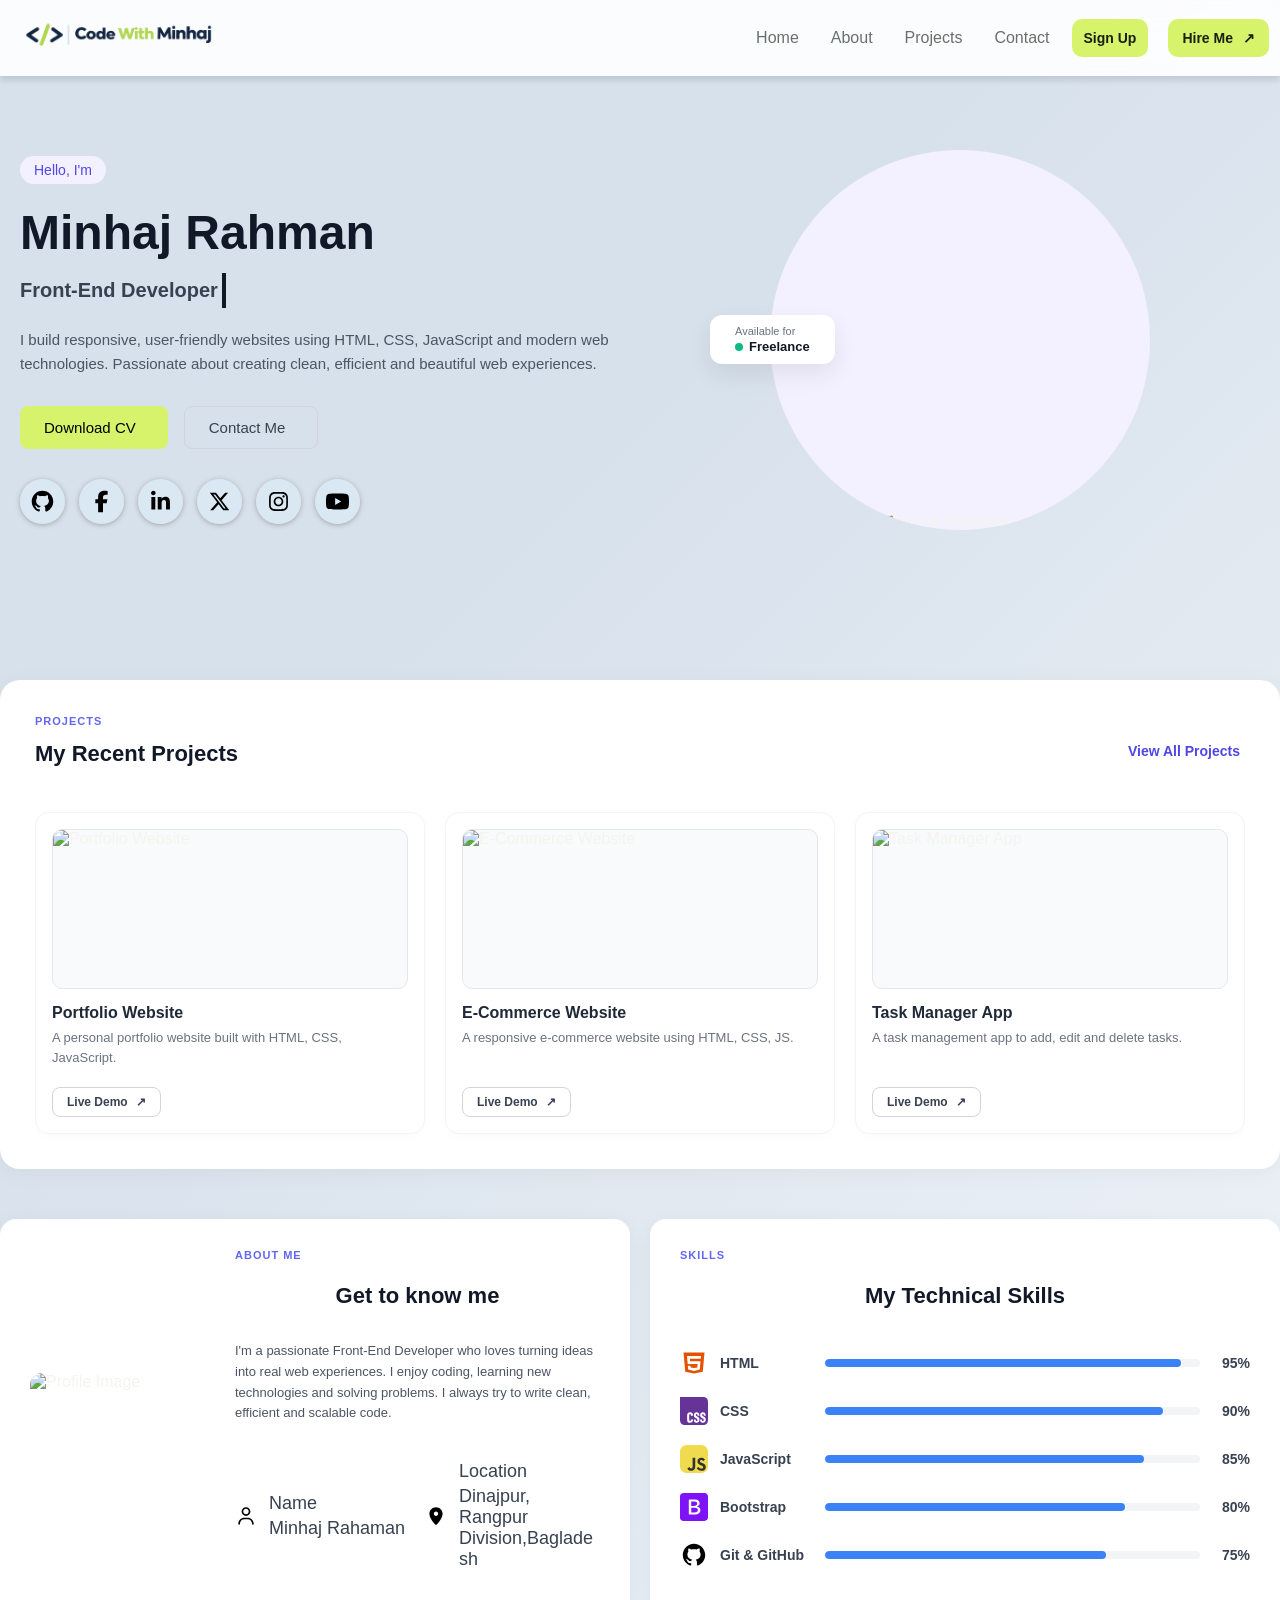
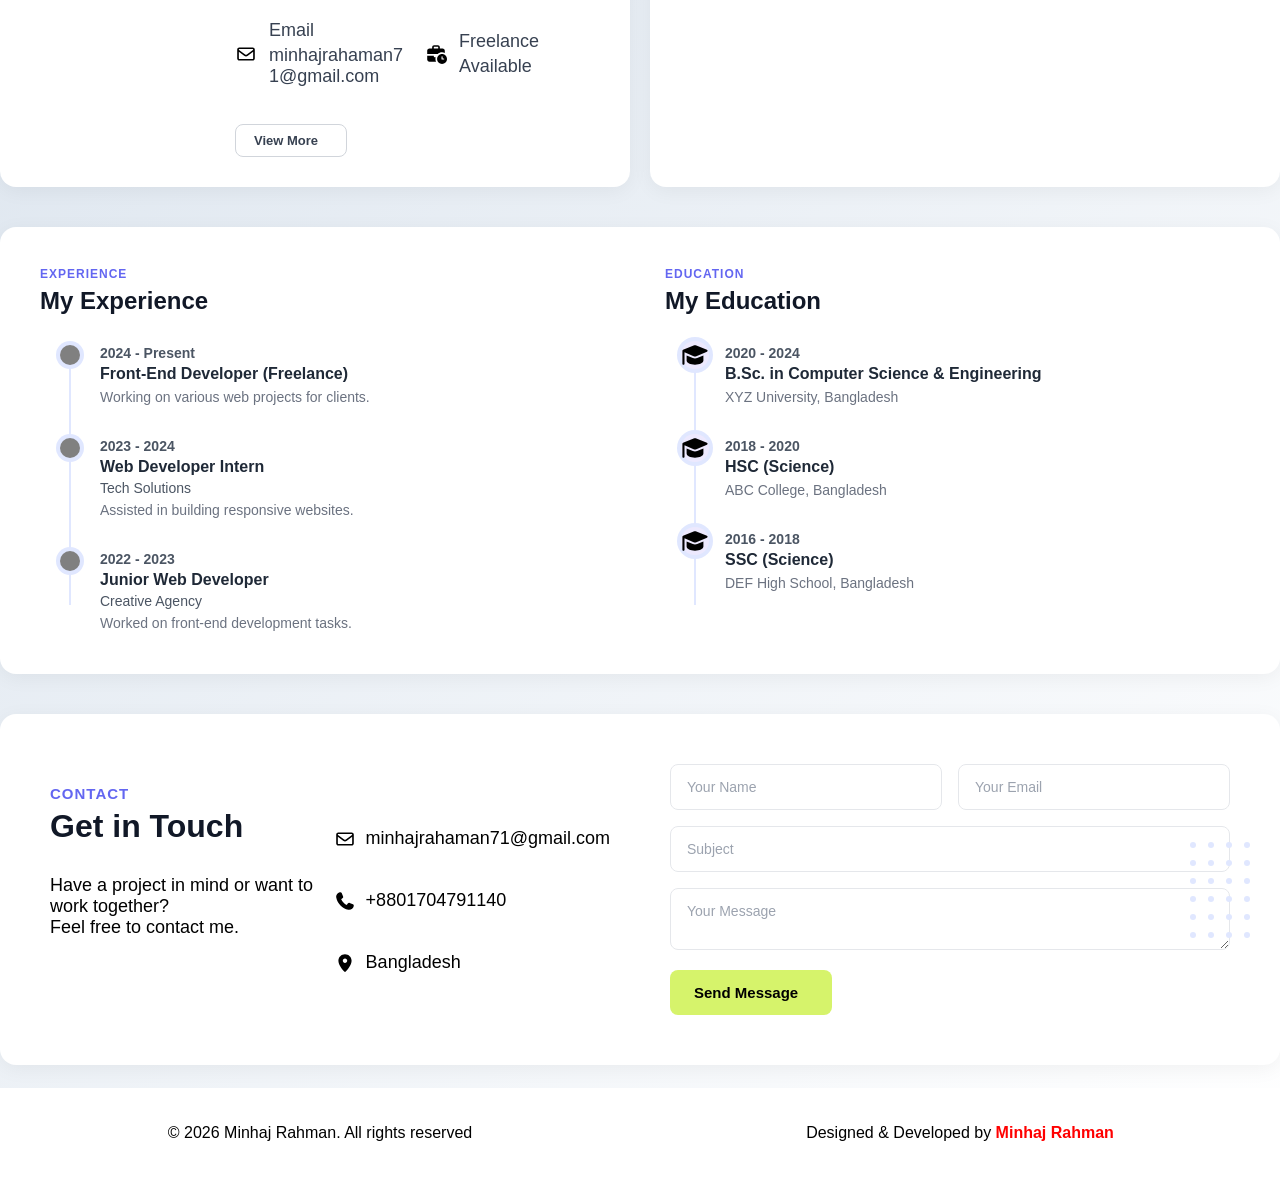
==== commit d159ca9b: "Add files via upload" ====
--- a/index.html
+++ b/index.html
@@ -21,9 +21,9 @@
                 <img class="logo-icon" src="./assets/image/logo/logo.svg" alt="Logo">
             </div>
 
-            <div class="search-bar">
+            <!-- <div class="search-bar">
                 <input class="search" type="text" placeholder="Type Here">
-            </div>
+            </div> -->
 
             <button class="menu-toggle" type="button" aria-expanded="false" aria-controls="primary-menu">
                 <span class="menu-icon" aria-hidden="true"><span></span><span></span></span>
--- a/CSS ALL/style.css
+++ b/CSS ALL/style.css
@@ -73,17 +73,19 @@
 	cursor: pointer;
 }
 
-input.search {
+/* input.search {
     height: 35px;
-    width: 300px;
+    width: 410px;
     padding: 0px 10px;
     font-size: 12px;
     color: black;
     font-weight: 700;
     background: #f9f9f9;
-    border: 1px solid black;
-    border-radius: 11px;
-}
+    border: 1.5px solid gray;
+	outline: none;
+    border-radius: 15px;
+	box-shadow: 0px 1px 4px #0000003d;
+} */
 
 .nav-menu {
 	display: flex;
